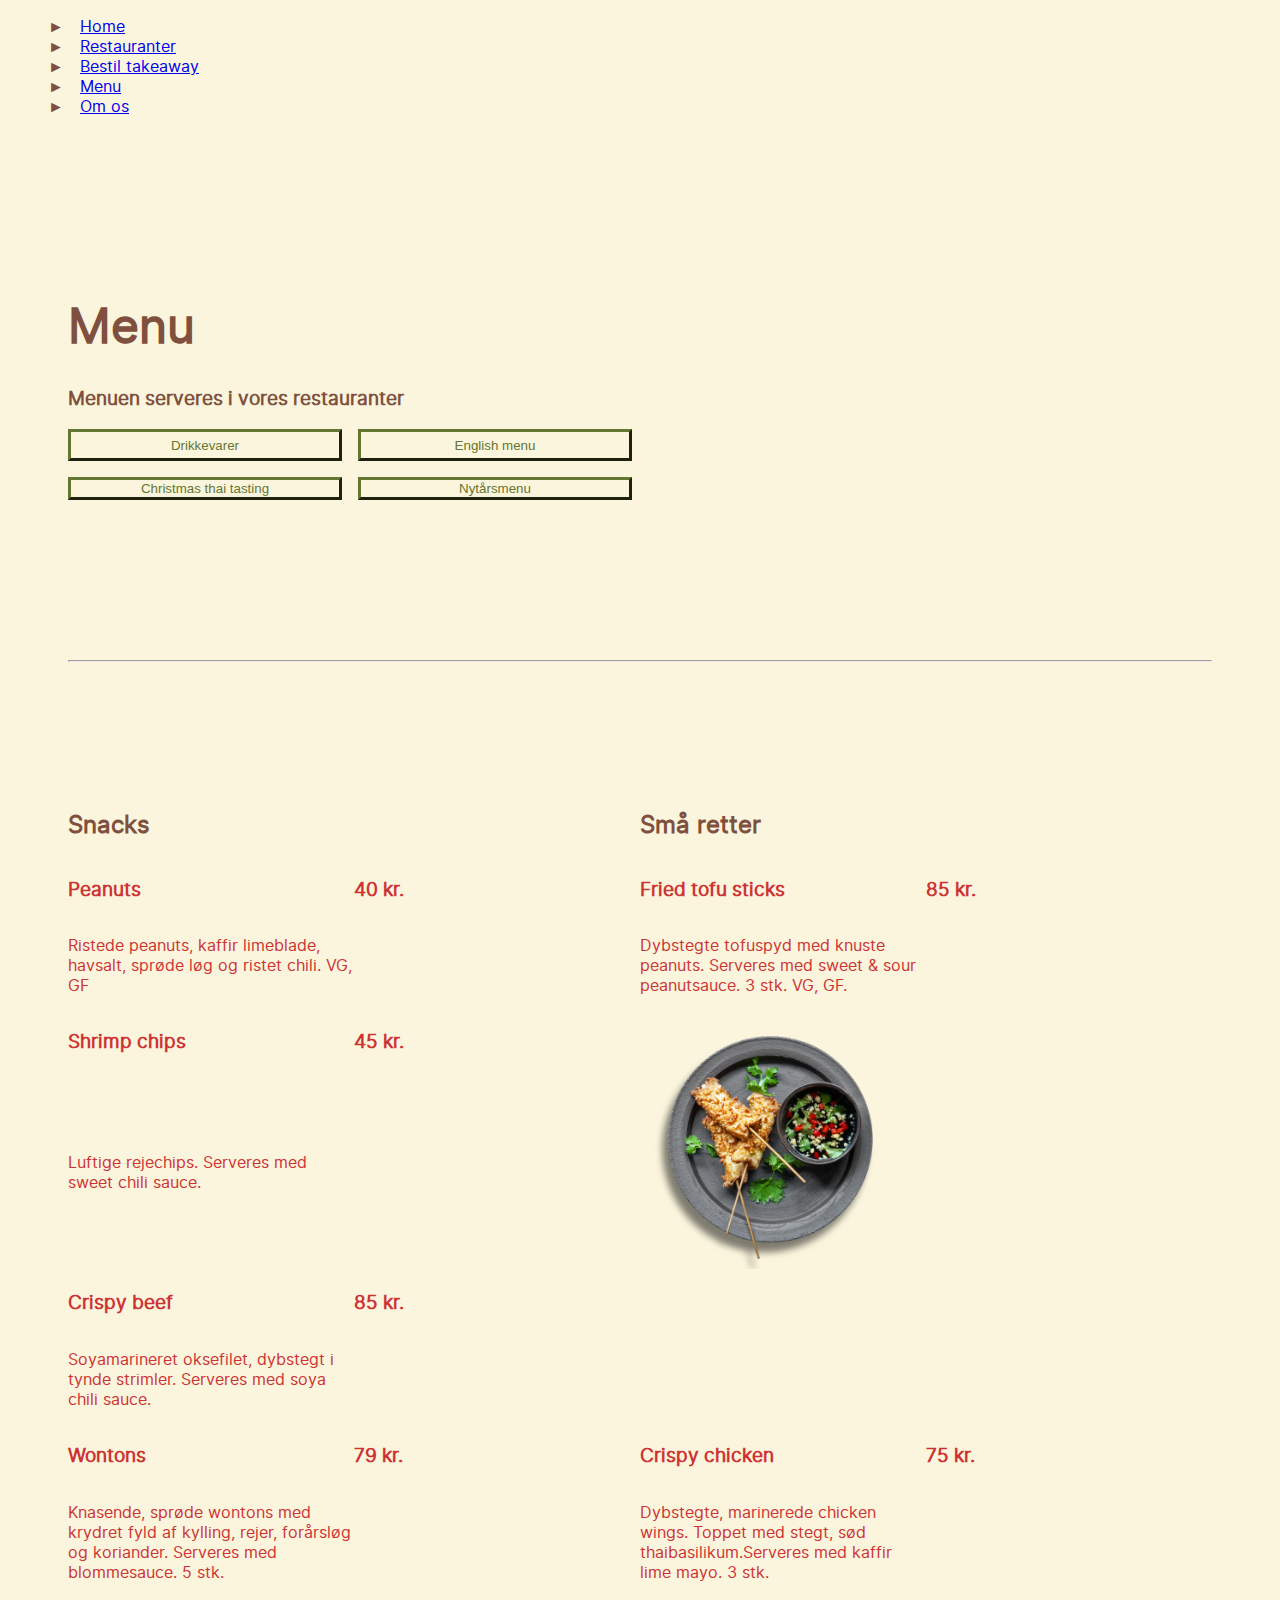
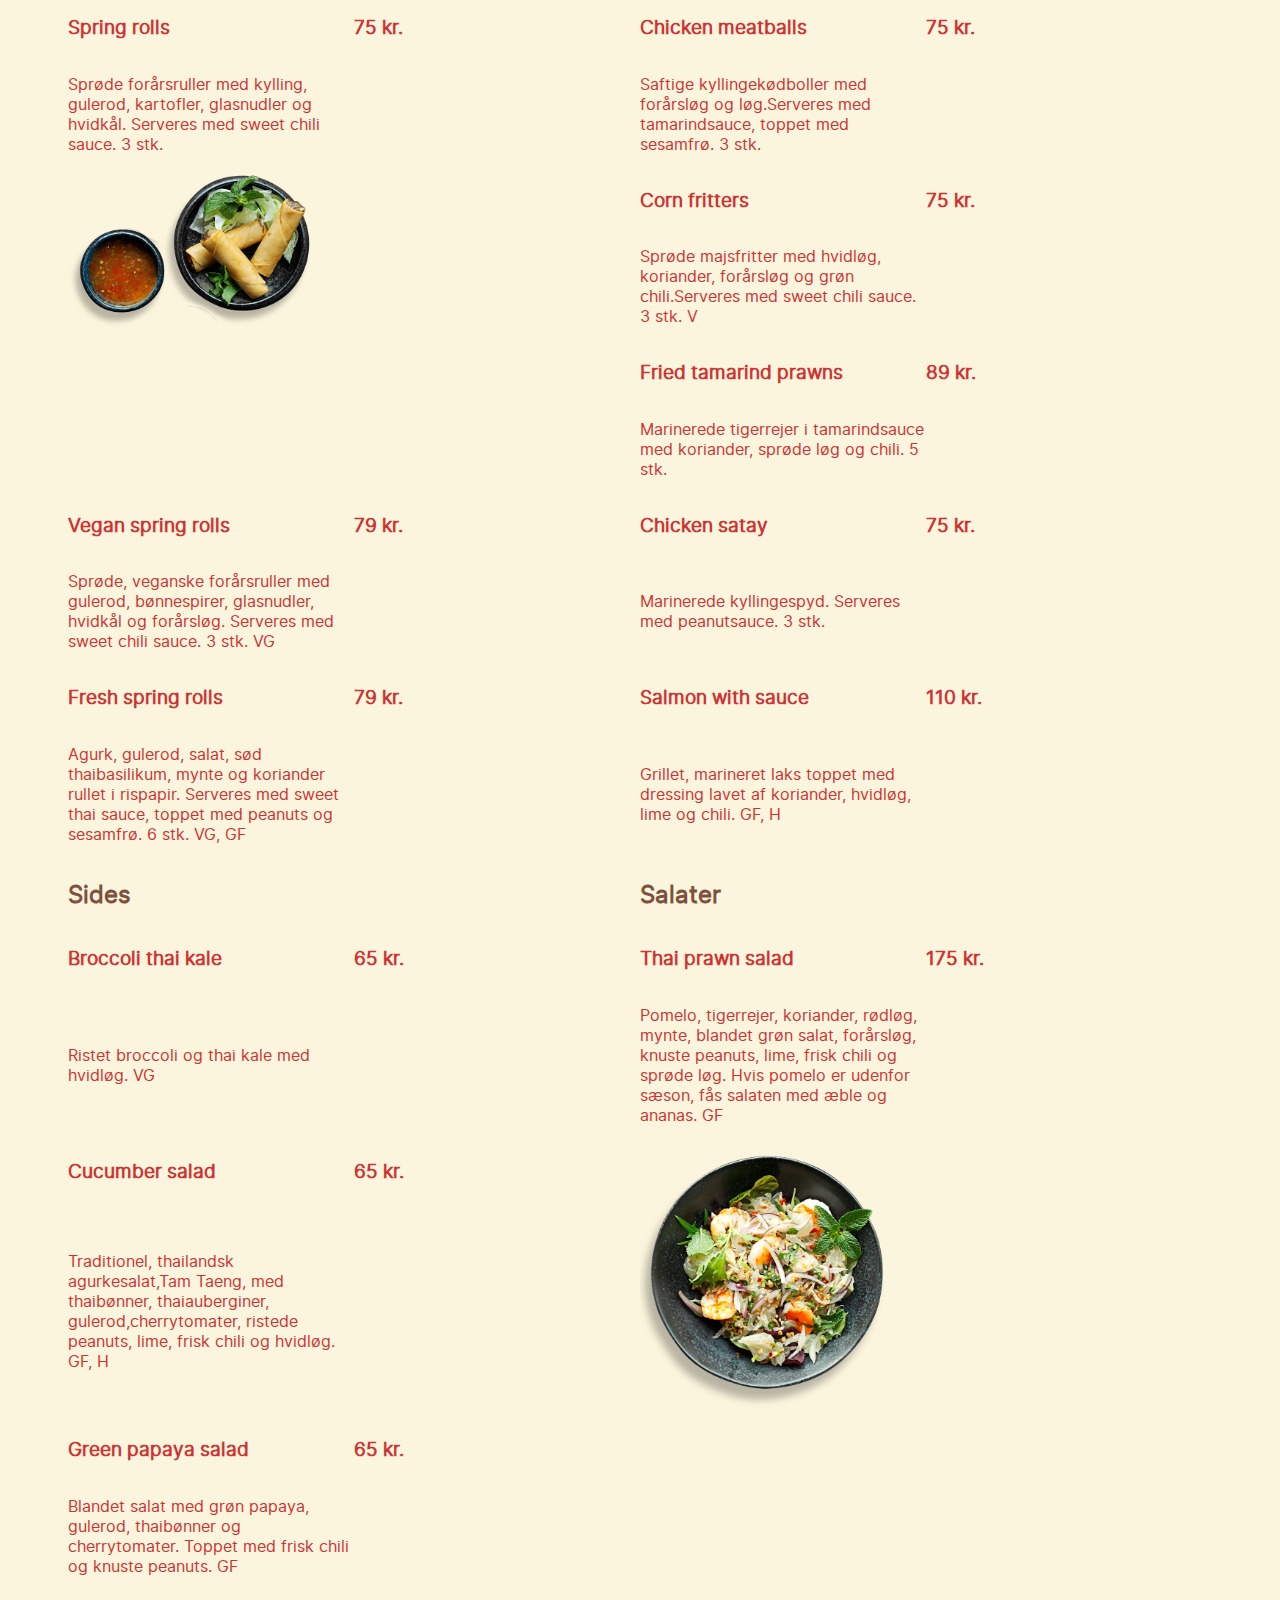
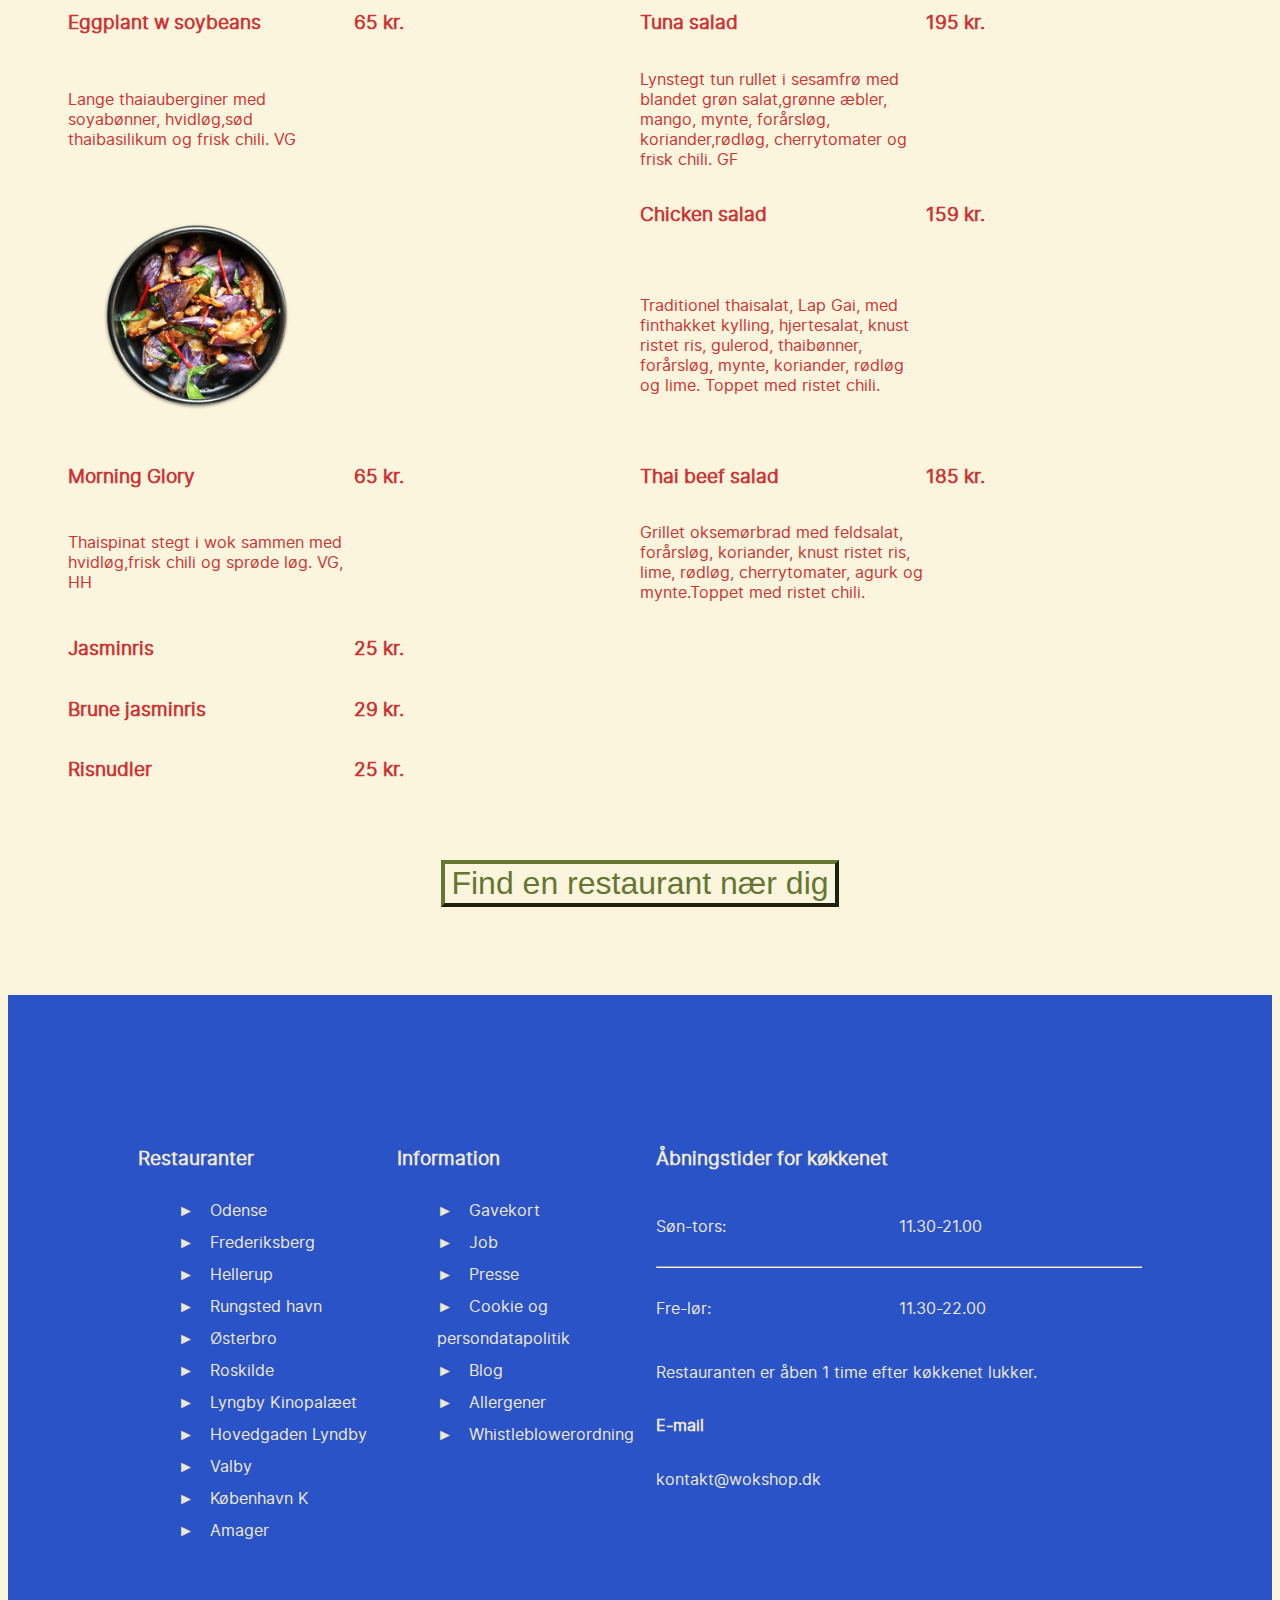
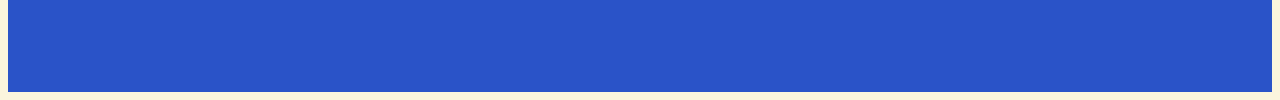
==== menu.html @ 29dbca22 "lavet og linket til restaurant siden" ====
<!DOCTYPE html>
<html lang="da">
  <head>
    <meta charset="UTF-8" />
    <meta name="robots" content="noindex" />
    <meta name="viewport" content="width=device-width, initial-scale=1.0" />
    <meta http-equiv="X-UA-Compatible" content="IE=edge" />
    <link rel="icon" type="image/x-icon" href="img/favicon/logo.svg" />
    <link rel="stylesheet" href="css/general.css" />
    <link rel="stylesheet" href="css/layout.css" />
    <link rel="stylesheet" href="css/menu.css" />
    <title>Wokshop</title>
  </head>
  <body>
    <header>
      <nav>
        <ul id="nav_list">
          <li><a href="index.html">Home</a></li>
          <li><a href="restaurant.html">Restauranter</a></li>
          <li><a href="takeaway.html">Bestil takeaway</a></li>
          <li><a href="menu.html">Menu</a></li>
          <li><a href="om_os.html">Om os</a></li>
        </ul>
      </nav>
    </header>
    <main>
      <section>
        <p>&NonBreakingSpace;</p>
        <p>&NonBreakingSpace;</p>
        <h1>Menu</h1>
        <h3>Menuen serveres i vores restauranter</h3>
        <div class="grid_1-1-1-1">
          <button>Drikkevarer</button>
          <button>English menu</button>
          <p></p>
          <p></p>
          <button>Christmas thai tasting</button>
          <button>Nytårsmenu</button>
        </div>
        <div>
          <p>&NonBreakingSpace;</p>
          <p>&NonBreakingSpace;</p>
          <p>&NonBreakingSpace;</p>
          <p>&NonBreakingSpace;</p>
        </div>
        <div class="redline">
          <hr />
        </div>
      </section>
      <section class="grid_1-1">
        <h2>Snacks</h2>
        <h2>Små retter</h2>
        <div class="grid_1-1">
          <h3>Peanuts</h3>
          <h3>40 kr.</h3>
          <p>
            Ristede peanuts, kaffir limeblade, havsalt, sprøde løg og ristet
            chili. VG, GF
          </p>
        </div>
        <div class="grid_1-1">
          <h3>Fried tofu sticks</h3>
          <h3>85 kr.</h3>
          <p>
            Dybstegte tofuspyd med knuste peanuts. Serveres med sweet & sour
            peanutsauce. 3 stk. VG, GF.
          </p>
        </div>
        <div class="grid_1-1">
          <h3>Shrimp chips</h3>
          <h3>45 kr.</h3>
          <p>Luftige rejechips. Serveres med sweet chili sauce.</p>
        </div>
        <div>
          <img src="img/menu/Fried_Tofu-Sticks.png" alt="" />
        </div>
        <div class="grid_1-1">
          <h3>Crispy beef</h3>
          <h3>85 kr.</h3>
          <p>
            Soyamarineret oksefilet, dybstegt i tynde strimler. Serveres med
            soya chili sauce.
          </p>
        </div>
        <p></p>
        <div class="grid_1-1">
          <h3>Wontons</h3>
          <h3>79 kr.</h3>
          <p>
            Knasende, sprøde wontons med krydret fyld af kylling, rejer,
            forårsløg og koriander. Serveres med blommesauce. 5 stk.
          </p>
        </div>
        <div class="grid_1-1">
          <h3>Crispy chicken</h3>
          <h3>75 kr.</h3>
          <p>
            Dybstegte, marinerede chicken wings. Toppet med stegt, sød
            thaibasilikum.Serveres med kaffir lime mayo. 3 stk.
          </p>
        </div>
        <div class="grid_1-1">
          <h3>Spring rolls</h3>
          <h3>75 kr.</h3>
          <p>
            Sprøde forårsruller med kylling, gulerod, kartofler, glasnudler og
            hvidkål. Serveres med sweet chili sauce. 3 stk.
          </p>
        </div>
        <div class="grid_1-1">
          <h3>Chicken meatballs</h3>
          <h3>75 kr.</h3>
          <p>
            Saftige kyllingekødboller med forårsløg og løg.Serveres med
            tamarindsauce, toppet med sesamfrø. 3 stk.
          </p>
        </div>
        <div><img src="img/menu/ruller.avif" alt="" /></div>
        <div class="grid_1-1">
          <h3>Corn fritters</h3>
          <h3>75 kr.</h3>
          <p>
            Sprøde majsfritter med hvidløg, koriander, forårsløg og grøn
            chili.Serveres med sweet chili sauce. 3 stk. V
          </p>
        </div>
        <p></p>
        <div class="grid_1-1">
          <h3>Fried tamarind prawns</h3>
          <h3>89 kr.</h3>
          <p>
            Marinerede tigerrejer i tamarindsauce med koriander, sprøde løg og
            chili. 5 stk.
          </p>
        </div>
        <div class="grid_1-1">
          <h3>Vegan spring rolls</h3>
          <h3>79 kr.</h3>
          <p>
            Sprøde, veganske forårsruller med gulerod, bønnespirer, glasnudler,
            hvidkål og forårsløg. Serveres med sweet chili sauce. 3 stk. VG
          </p>
        </div>
        <div class="grid_1-1">
          <h3>Chicken satay</h3>
          <h3>75 kr.</h3>
          <p>Marinerede kyllingespyd. Serveres med peanutsauce. 3 stk.</p>
        </div>
        <div class="grid_1-1">
          <h3>Fresh spring rolls</h3>
          <h3>79 kr.</h3>
          <p>
            Agurk, gulerod, salat, sød thaibasilikum, mynte og koriander rullet
            i rispapir. Serveres med sweet thai sauce, toppet med peanuts og
            sesamfrø. 6 stk. VG, GF
          </p>
        </div>
        <div class="grid_1-1">
          <h3>Salmon with sauce</h3>
          <h3>110 kr.</h3>
          <p>
            Grillet, marineret laks toppet med dressing lavet af koriander,
            hvidløg, lime og chili. GF, H
          </p>
        </div>
        <h2>Sides</h2>
        <h2>Salater</h2>
        <div class="grid_1-1">
          <h3>Broccoli thai kale</h3>
          <h3>65 kr.</h3>
          <p>Ristet broccoli og thai kale med hvidløg. VG</p>
        </div>
        <div class="grid_1-1">
          <h3>Thai prawn salad</h3>
          <h3>175 kr.</h3>
          <p>
            Pomelo, tigerrejer, koriander, rødløg, mynte, blandet grøn salat,
            forårsløg, knuste peanuts, lime, frisk chili og sprøde løg. Hvis
            pomelo er udenfor sæson, fås salaten med æble og ananas. GF
          </p>
        </div>
        <div class="grid_1-1">
          <h3>Cucumber salad</h3>
          <h3>65 kr.</h3>
          <p>
            Traditionel, thailandsk agurkesalat,Tam Taeng, med thaibønner,
            thaiauberginer, gulerod,cherrytomater, ristede peanuts, lime, frisk
            chili og hvidløg. GF, H
          </p>
        </div>
        <div><img src="img/menu/salad.avif" alt="" /></div>
        <div class="grid_1-1">
          <h3>Green papaya salad</h3>
          <h3>65 kr.</h3>
          <p>
            Blandet salat med grøn papaya, gulerod, thaibønner og cherrytomater.
            Toppet med frisk chili og knuste peanuts. GF
          </p>
        </div>
        <p></p>
        <div class="grid_1-1">
          <h3>Eggplant w soybeans</h3>
          <h3>65 kr.</h3>
          <p>
            Lange thaiauberginer med soyabønner, hvidløg,sød thaibasilikum og
            frisk chili. VG
          </p>
        </div>
        <div class="grid_1-1">
          <h3>Tuna salad</h3>
          <h3>195 kr.</h3>
          <p>
            Lynstegt tun rullet i sesamfrø med blandet grøn salat,grønne æbler,
            mango, mynte, forårsløg, koriander,rødløg, cherrytomater og frisk
            chili. GF
          </p>
        </div>
        <div><img src="img/menu/Grilled_Eggplants.avif" alt="" /></div>
        <div class="grid_1-1">
          <h3>Chicken salad</h3>
          <h3>159 kr.</h3>
          <p>
            Traditionel thaisalat, Lap Gai, med finthakket kylling, hjertesalat,
            knust ristet ris, gulerod, thaibønner, forårsløg, mynte, koriander,
            rødløg og lime. Toppet med ristet chili.
          </p>
        </div>
        <div class="grid_1-1">
          <h3>Morning Glory</h3>
          <h3>65 kr.</h3>
          <p>
            Thaispinat stegt i wok sammen med hvidløg,frisk chili og sprøde løg.
            VG, HH
          </p>
        </div>
        <div class="grid_1-1">
          <h3>Thai beef salad</h3>
          <h3>185 kr.</h3>
          <p>
            Grillet oksemørbrad med feldsalat, forårsløg, koriander, knust
            ristet ris, lime, rødløg, cherrytomater, agurk og mynte.Toppet med
            ristet chili.
          </p>
        </div>
        <div class="grid_1-1">
          <h3>Jasminris</h3>
          <h3>25 kr.</h3>
        </div>
        <p></p>
        <div class="grid_1-1">
          <h3>Brune jasminris</h3>
          <h3>29 kr.</h3>
        </div>
        <p></p>
        <div class="grid_1-1">
          <h3>Risnudler</h3>
          <h3>25 kr.</h3>
        </div>
      </section>
      <article>
        <a href="restaurant.html">
          <button class="size">Find en restaurant nær dig</button>
        </a>
      </article>
      <p>&NonBreakingSpace;</p>
      <p>&NonBreakingSpace;</p>
    </main>
    <footer>
      <section class="grid_1-1-2">
        <div>
          <h3>Restauranter</h3>
          <ul>
            <li>Odense</li>
            <li>Frederiksberg</li>
            <li>Hellerup</li>
            <li>Rungsted havn</li>
            <li>Østerbro</li>
            <li>Roskilde</li>
            <li>Lyngby Kinopalæet</li>
            <li>Hovedgaden Lyndby</li>
            <li>Valby</li>
            <li>København K</li>
            <li>Amager</li>
          </ul>
        </div>
        <div>
          <h3>Information</h3>
          <ul>
            <li>Gavekort</li>
            <li>Job</li>
            <li>Presse</li>
            <li>Cookie og persondatapolitik</li>
            <li>Blog</li>
            <li>Allergener</li>
            <li>Whistleblowerordning</li>
          </ul>
        </div>
        <div>
          <h3>Åbningstider for køkkenet</h3>
          <div class="grid_1-1_">
            <p>Søn-tors:</p>
            <p>11.30-21.00</p>
          </div>
          <hr />
          <div class="grid_1-1_">
            <p>Fre-lør:</p>
            <p>11.30-22.00</p>
          </div>
          <p>Restauranten er åben 1 time efter køkkenet lukker.</p>
          <div>
            <h4>E-mail</h4>
            <p>kontakt@wokshop.dk</p>
          </div>
        </div>
      </section>
    </footer>
  </body>
</html>
---- css/general.css ----
@font-face {
    font-family: inter;
    src: url(/fonts/inter-variablefont_slntwght-webfont.woff2);
}

body {
    font-family: inter;
    background-color: #FBF5DD;
    color: #7F503D;
}

footer {
    background-color: #2A53C8;
    color: #EEE8CE;
    line-height: 2em;
    padding: 70px;
}

ul {
    list-style: none;
}

li:before {
    content: "►";
    display: block;
    float: left;
    width: 2em;
}
---- css/layout.css ----
/* Layout footer */
.grid_1-1 {
    display: grid;
    grid-template-columns: 1fr 1fr;
}

@media screen and (min-width: 660px) {
    .grid_1-1-2 {
        display: grid;
        grid-template-columns: 1fr 1fr 2fr;
        gap: 1em;
    }
}
---- css/menu.css ----
/* Layout */
.grid_1-1 {
    display: grid;
    grid-template-columns: 1fr 1fr;
    color: #CD3333;
}

.grid_1-1_ {
    display: grid;
    grid-template-columns: 1fr 1fr;
}


.grid_1-1-1-1 {
    display: grid;
    grid-template-columns: 1fr 1fr 1fr 1fr;
    gap: 1em;
}

@media screen and (min-width: 660px) {
    .grid_1-1-2 {
        display: grid;
        grid-template-columns: 1fr 1fr 2fr;
        gap: 1em;
    }
}

/* Styling */

button {
    background-color: #FBF5DD;
    border-color: #657632;
    border-width: 3px;
    color: #657632;
}

button:hover {
    background-color: #657632;
    color: #FBF5DD;
}

h1 {
    font-size: xxx-large;
    font-style: bold;
}

h2 {
    color: #7F503D;
}

.redline {
    color: #CD3333;
    background-color: #CD3333;
}

section {
    padding: 60px;
}

img {
    max-width: 45%;
}

article {
    display: flex;
    justify-content: center;
    align-items: center;
}

.size {
    font-size: xx-large;
    border-width: 4px;
}
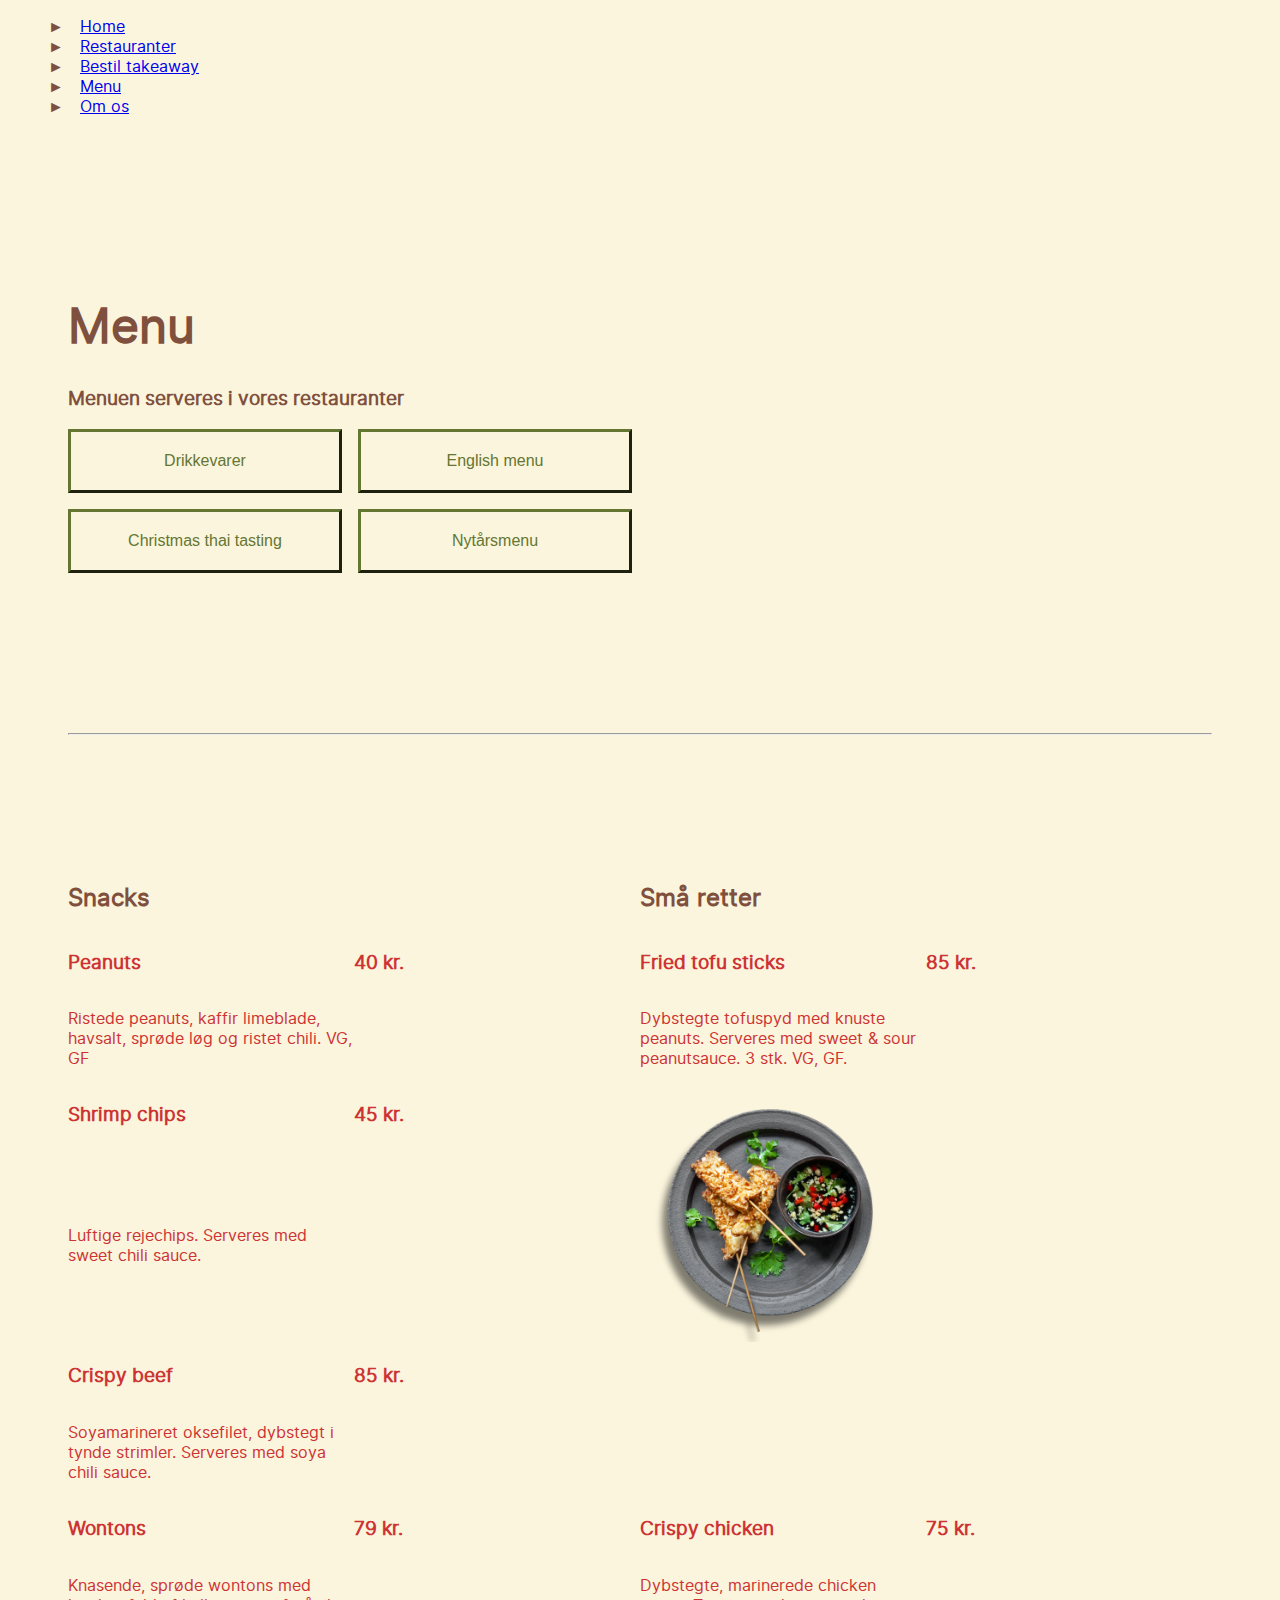
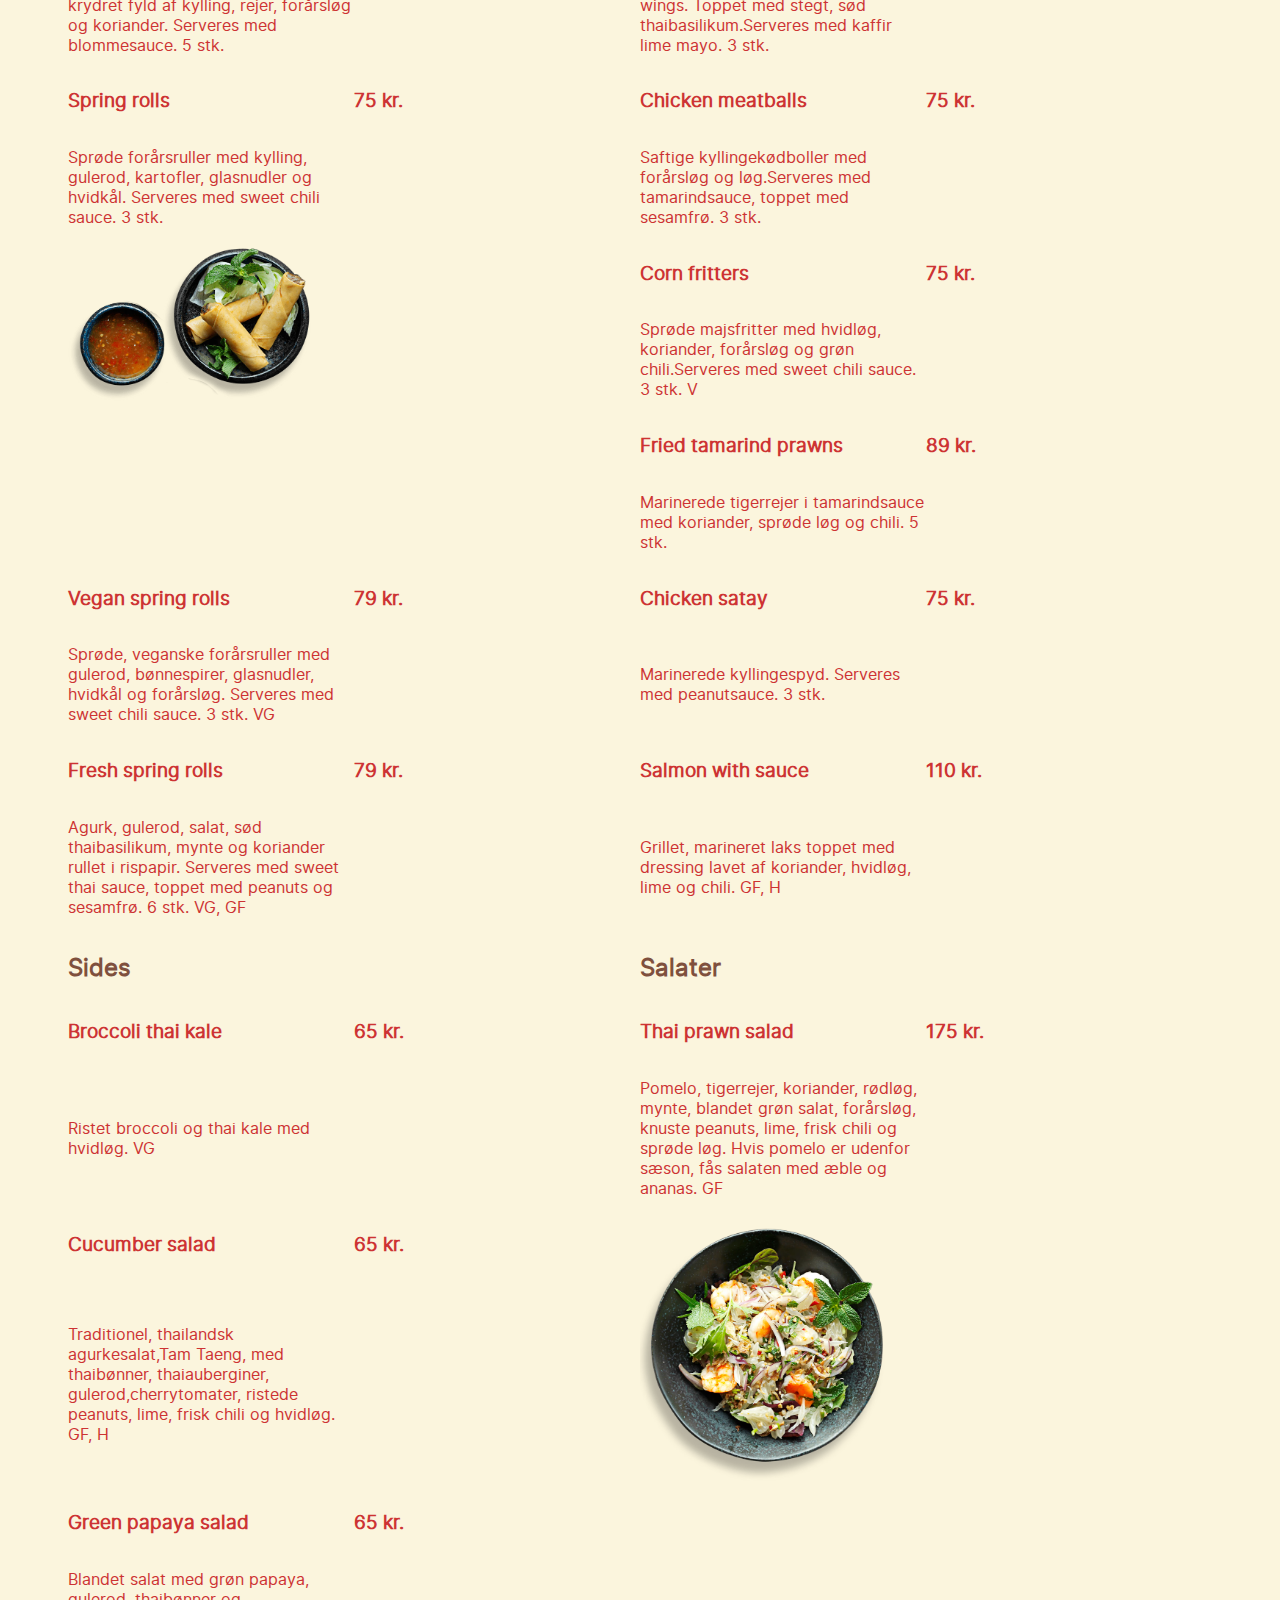
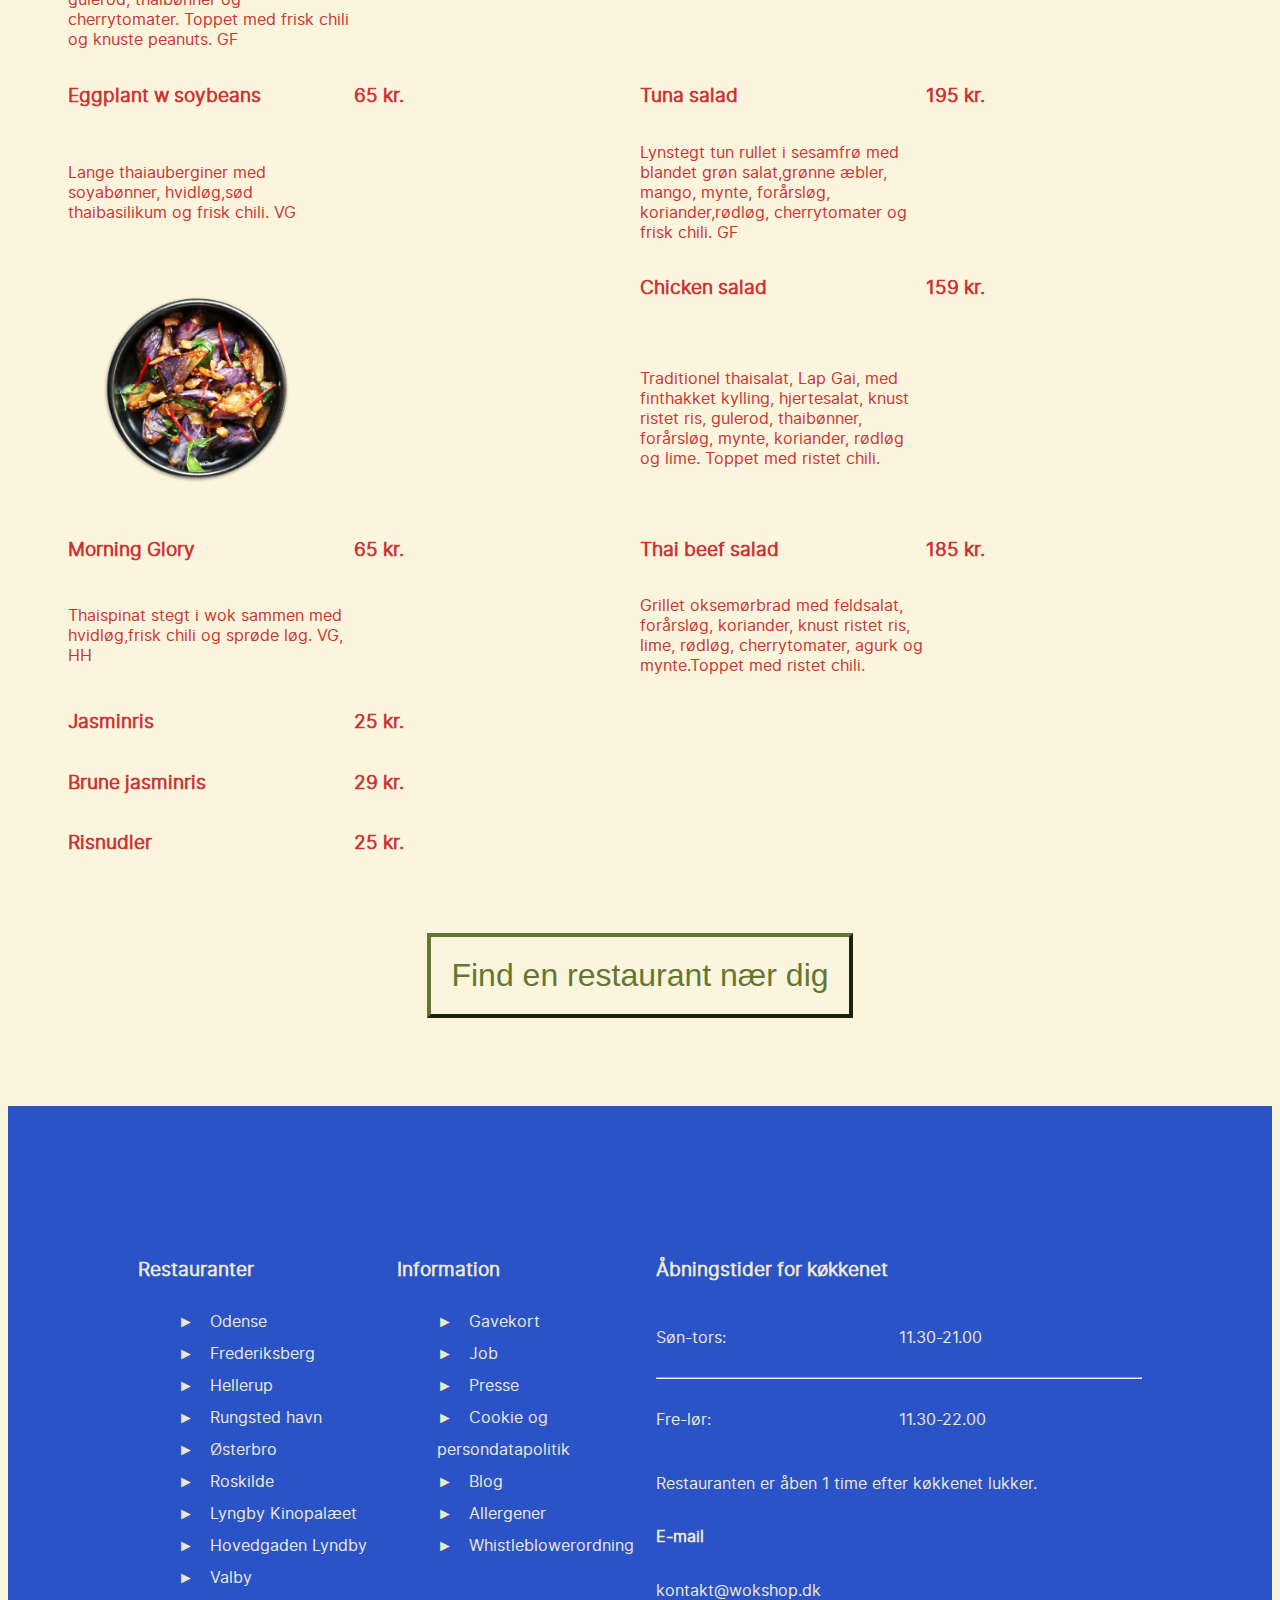
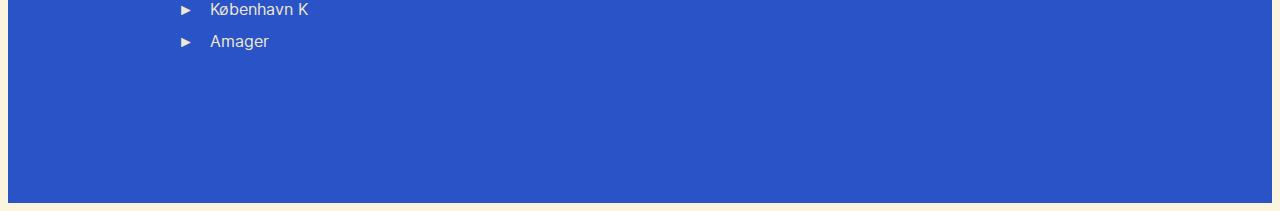
==== commit 5a2852f2: "lavet om os i html + css (men ikke helt stylet endnu)" ====
--- a/menu.html
+++ b/menu.html
@@ -43,9 +43,7 @@
           <p>&NonBreakingSpace;</p>
           <p>&NonBreakingSpace;</p>
         </div>
-        <div class="redline">
-          <hr />
-        </div>
+        <hr class="redline" />
       </section>
       <section class="grid_1-1">
         <h2>Snacks</h2>
--- a/css/menu.css
+++ b/css/menu.css
@@ -32,6 +32,8 @@
     border-color: #657632;
     border-width: 3px;
     color: #657632;
+    font-size: medium;
+    padding: 20px;
 }
 
 button:hover {
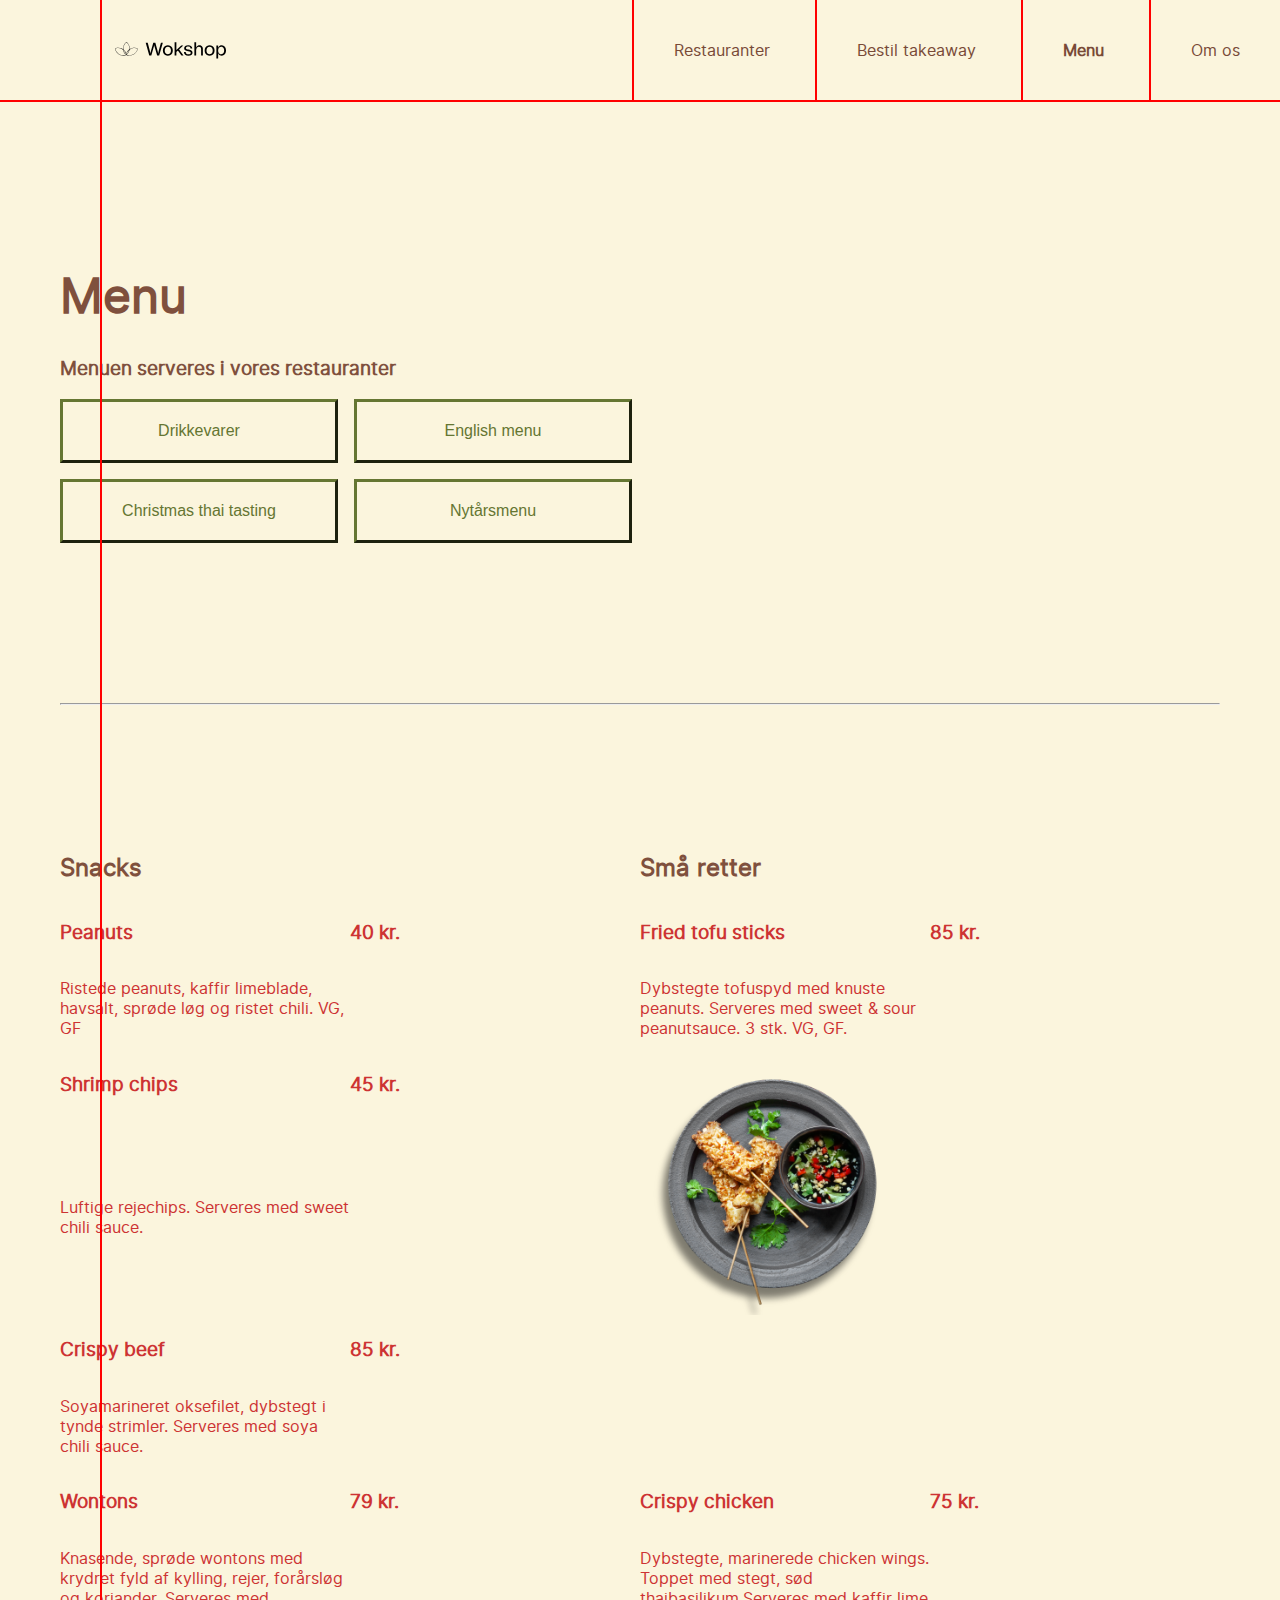
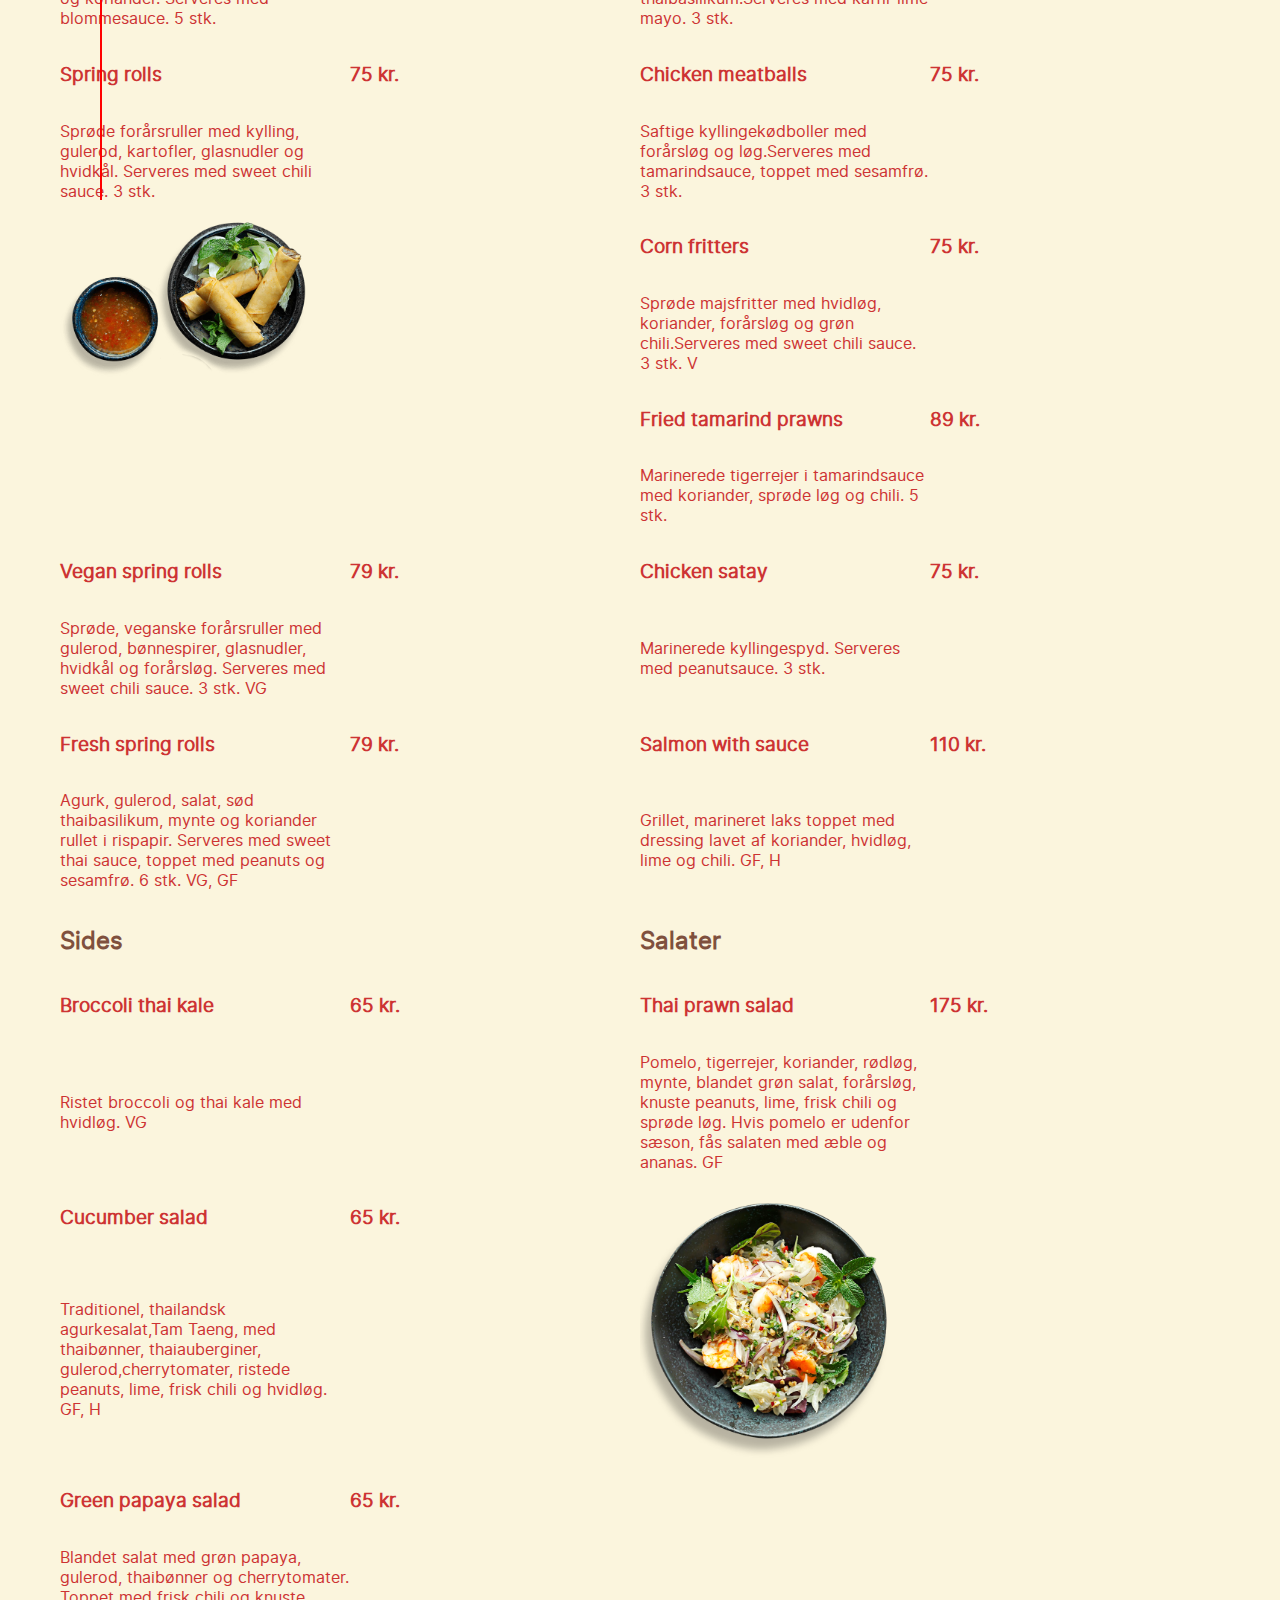
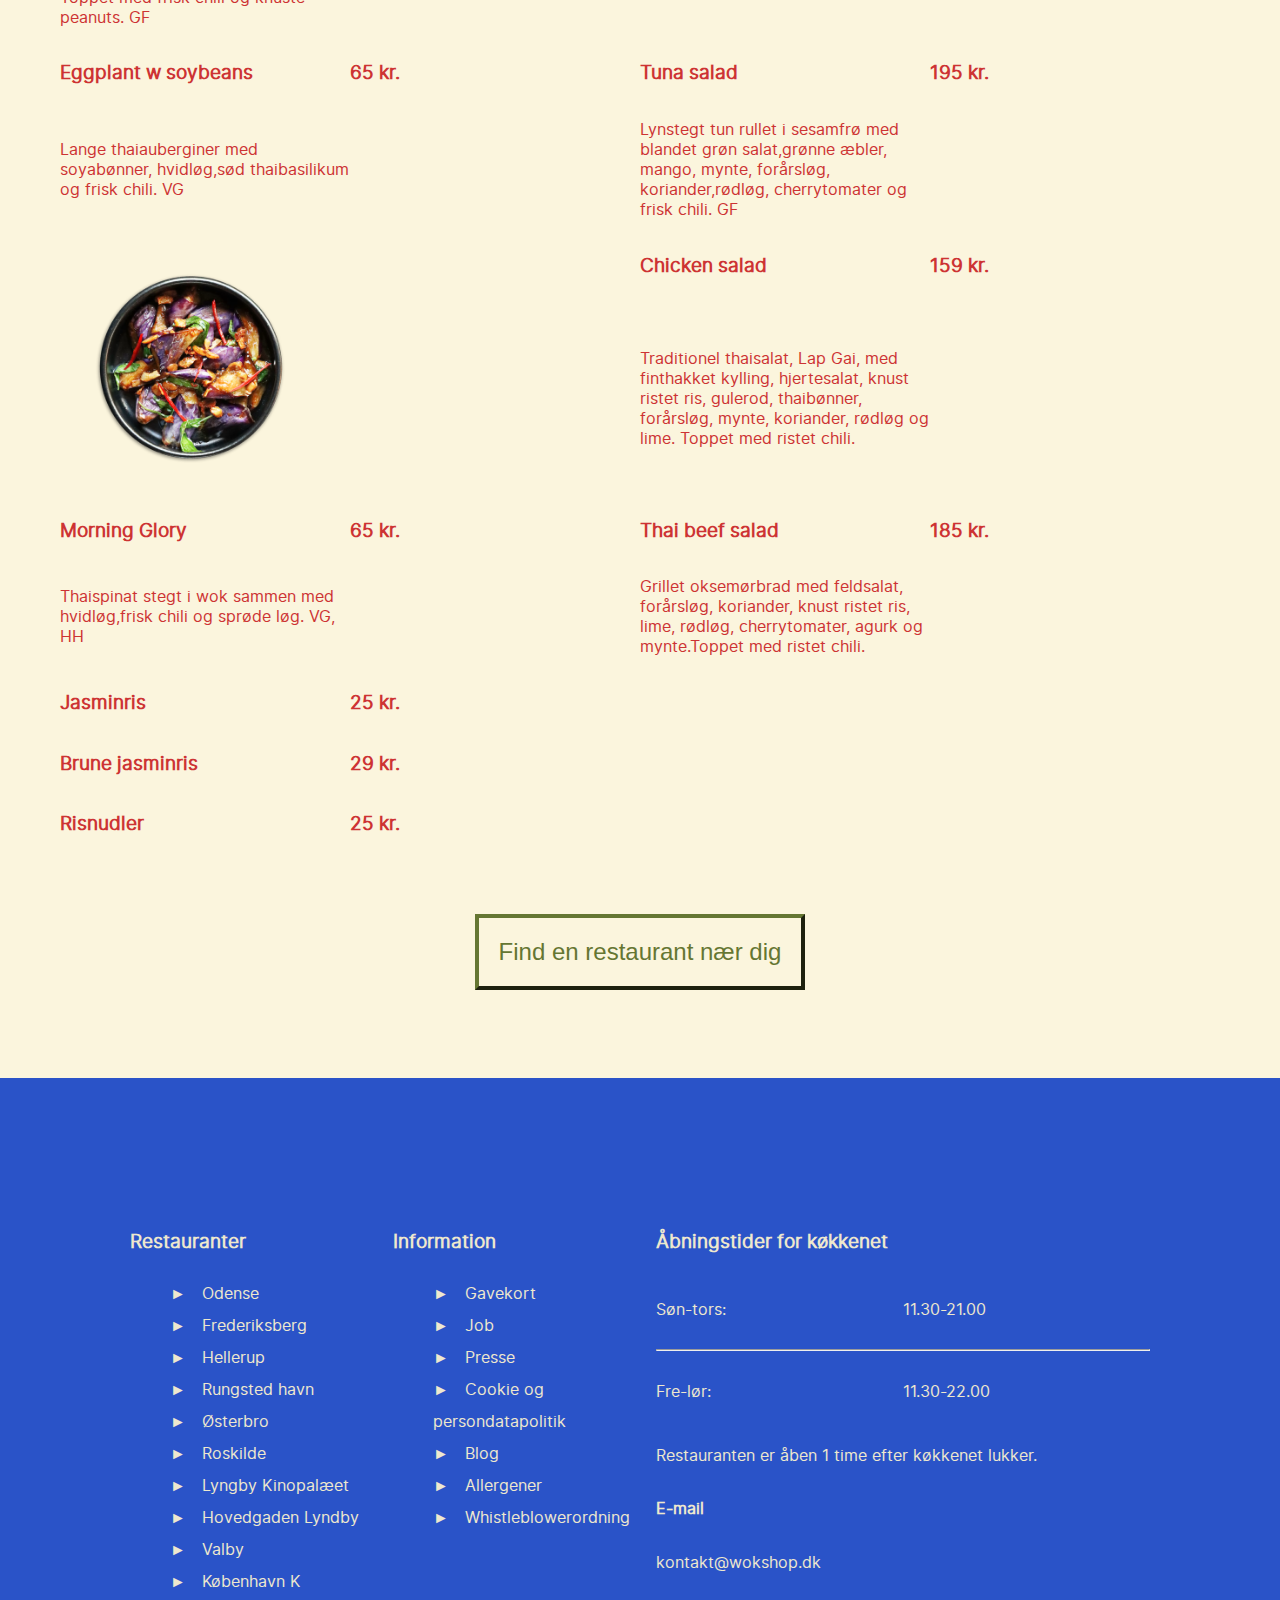
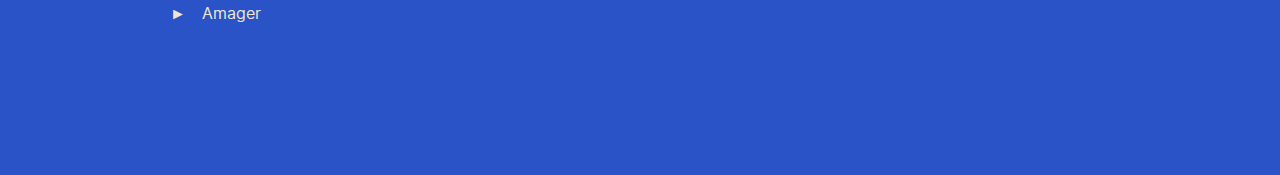
==== commit 0b72d5ae: "Added menu to all pages, and updated general.css" ====
--- a/menu.html
+++ b/menu.html
@@ -14,14 +14,19 @@
   <body>
     <header>
       <nav>
+        <div id="logo">
+          <a href="index.html"
+            ><img src="img/WokshopLogo.svg" alt="Wokshop Logo"
+          /></a>
+        </div>
         <ul id="nav_list">
-          <li><a href="index.html">Home</a></li>
           <li><a href="restaurant.html">Restauranter</a></li>
           <li><a href="takeaway.html">Bestil takeaway</a></li>
-          <li><a href="menu.html">Menu</a></li>
+          <li><a href="menu.html"><strong>Menu</strong></a></li>
           <li><a href="om_os.html">Om os</a></li>
         </ul>
       </nav>
+      <div id="separator"></div>
     </header>
     <main>
       <section>
--- a/css/general.css
+++ b/css/general.css
@@ -1,28 +1,114 @@
 @font-face {
-    font-family: inter;
-    src: url(/fonts/inter-variablefont_slntwght-webfont.woff2);
+  font-family: inter;
+  src: url(/fonts/inter-variablefont_slntwght-webfont.woff2);
 }
 
 body {
-    font-family: inter;
-    background-color: #FBF5DD;
-    color: #7F503D;
+  font-family: inter;
+  background-color: #fbf5dd;
+  color: #7f503d;
+  margin: 0;
+  padding: 0;
 }
 
-footer {
-    background-color: #2A53C8;
-    color: #EEE8CE;
-    line-height: 2em;
-    padding: 70px;
+/* Header styling*/
+#separator {
+  position: absolute;
+  left: 100px;
+  top: 0;
+  height: 200vh;
+  width: 2px;
+  background: red;
+  pointer-events: none;
 }
 
-ul {
-    list-style: none;
+header {
+  overflow: hidden;
+  height: 100px;
+  border-bottom: 2px solid red;
 }
 
-li:before {
-    content: "►";
+#logo {
+  float: left;
+  height: 100px;
+  margin: 0 0 0 100px;
+}
+
+#logo img {
+  object-fit: contain;
+  height: 100%;
+  width: auto;
+}
+
+#nav_list {
+  list-style: none;
+  margin: 0;
+  padding: 0;
+  text-align: right;
+  height: 100%;
+}
+
+#nav_list li {
+  display: inline-block;
+  height: 100%;
+  border-left: 2px solid red;
+}
+
+#nav_list li a:hover {
+  font-weight: bold;
+}
+
+#nav_list li a {
+  text-decoration: none;
+  padding: 10px 40px;
+  line-height: 80px;
+  color: #784a37;
+  display: block;
+  height: 100%;
+  box-sizing: border-box;
+}
+
+@media (max-width: 700px) {
+  #nav_list {
+    text-align: center;
+  }
+
+  #nav_list li {
     display: block;
-    float: left;
-    width: 2em;
-}+  }
+  #nav_list li a {
+    line-height: 20px;
+  }
+
+  #logo {
+    display: none;
+  }
+  #separator {
+    display: none;
+  }
+
+  header {
+    overflow: show;
+    height: 160px;
+    border-bottom: 2px solid red;
+  }
+}
+
+/* Footer styling*/
+footer {
+  background-color: #2a53c8;
+  color: #eee8ce;
+  line-height: 2em;
+  padding: 70px;
+}
+
+footer ul {
+  list-style: none;
+}
+
+footer li:before {
+  content: "►";
+  display: block;
+  float: left;
+  width: 2em;
+}
--- a/css/menu.css
+++ b/css/menu.css
@@ -1,15 +1,15 @@
 /* Layout */
-.grid_1-1 {
-    display: grid;
-    grid-template-columns: 1fr 1fr;
-    color: #CD3333;
-}
 
 .grid_1-1_ {
     display: grid;
     grid-template-columns: 1fr 1fr;
 }
 
+.grid_1-1 {
+    display: grid;
+    grid-template-columns: 1fr 1fr;
+    color: #CD3333;
+}
 
 .grid_1-1-1-1 {
     display: grid;
@@ -21,6 +21,18 @@
     .grid_1-1-2 {
         display: grid;
         grid-template-columns: 1fr 1fr 2fr;
+        gap: 1em;
+    }
+
+    .grid_1-1 {
+        display: grid;
+        grid-template-columns: 1fr 1fr;
+        color: #CD3333;
+    }
+
+    .grid_1-1-1-1 {
+        display: grid;
+        grid-template-columns: 1fr 1fr 1fr 1fr;
         gap: 1em;
     }
 }
@@ -70,6 +82,6 @@
 }
 
 .size {
-    font-size: xx-large;
+    font-size: x-large;
     border-width: 4px;
 }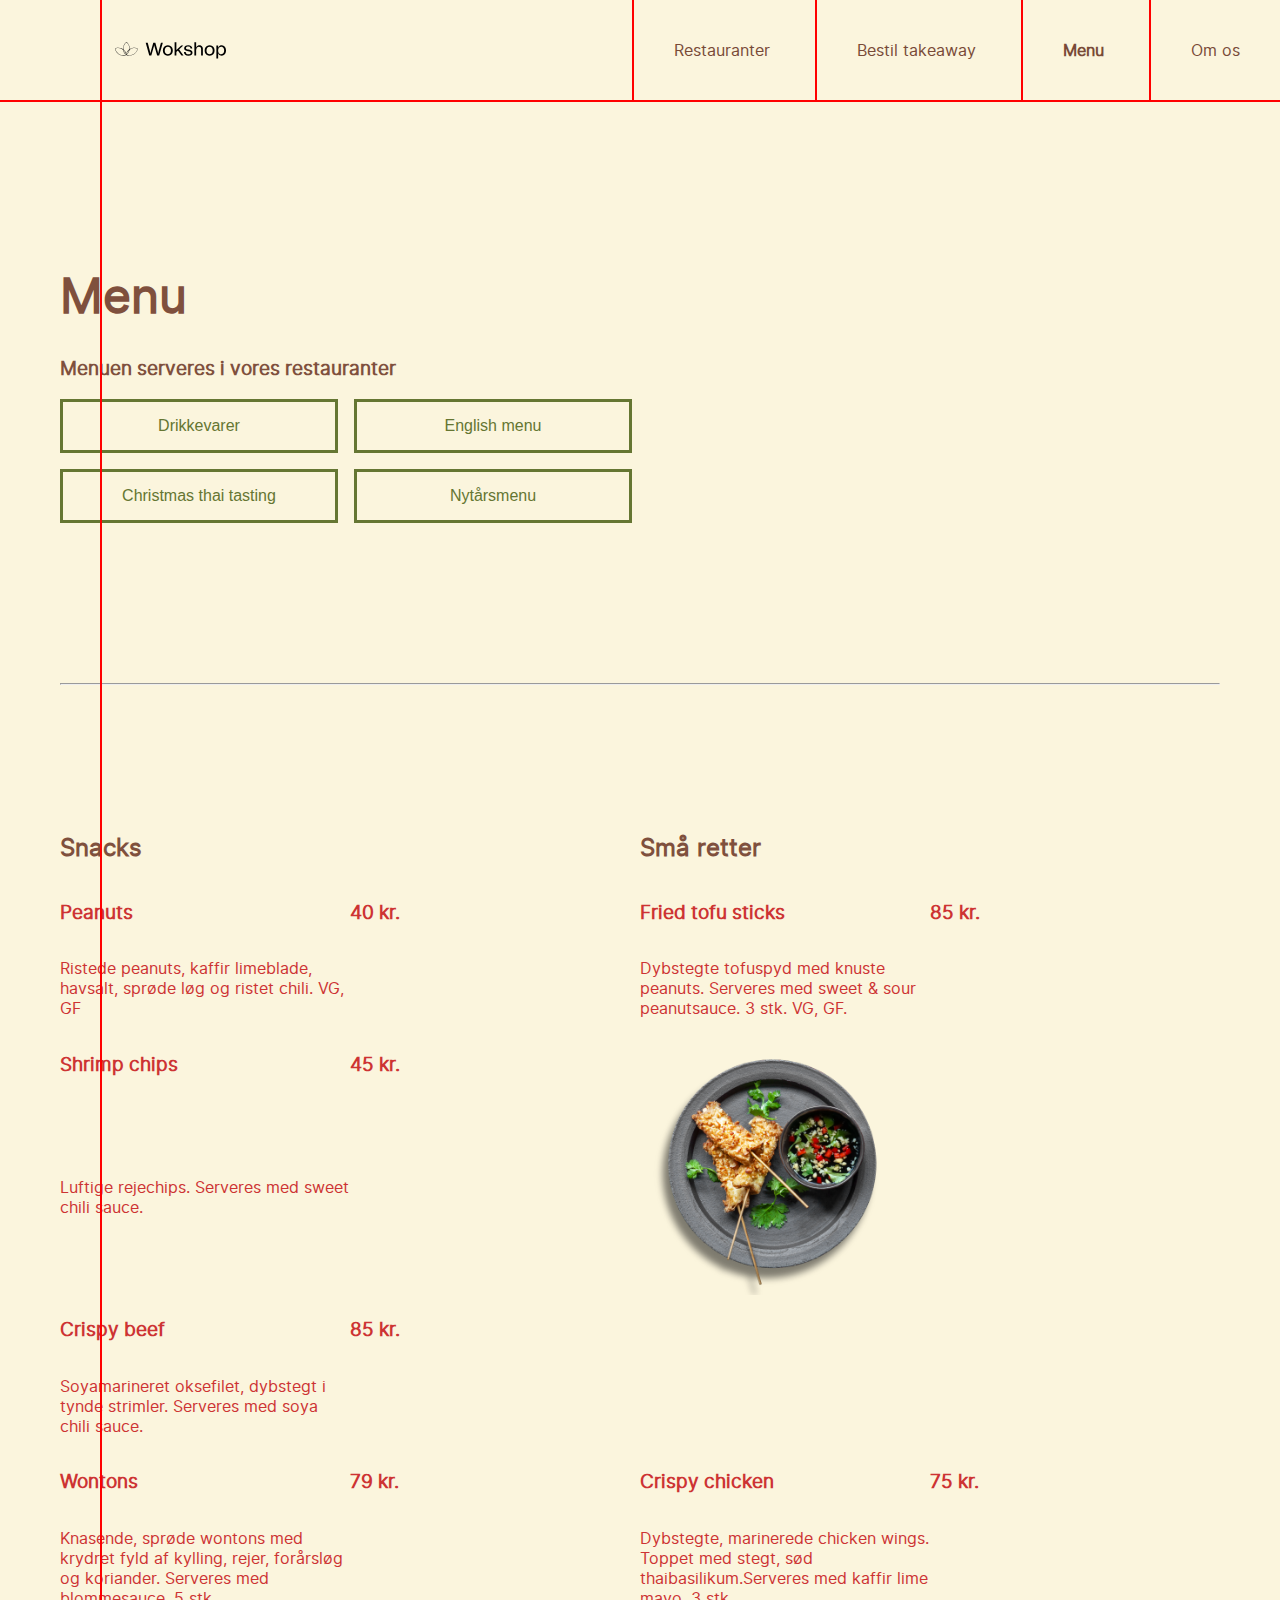
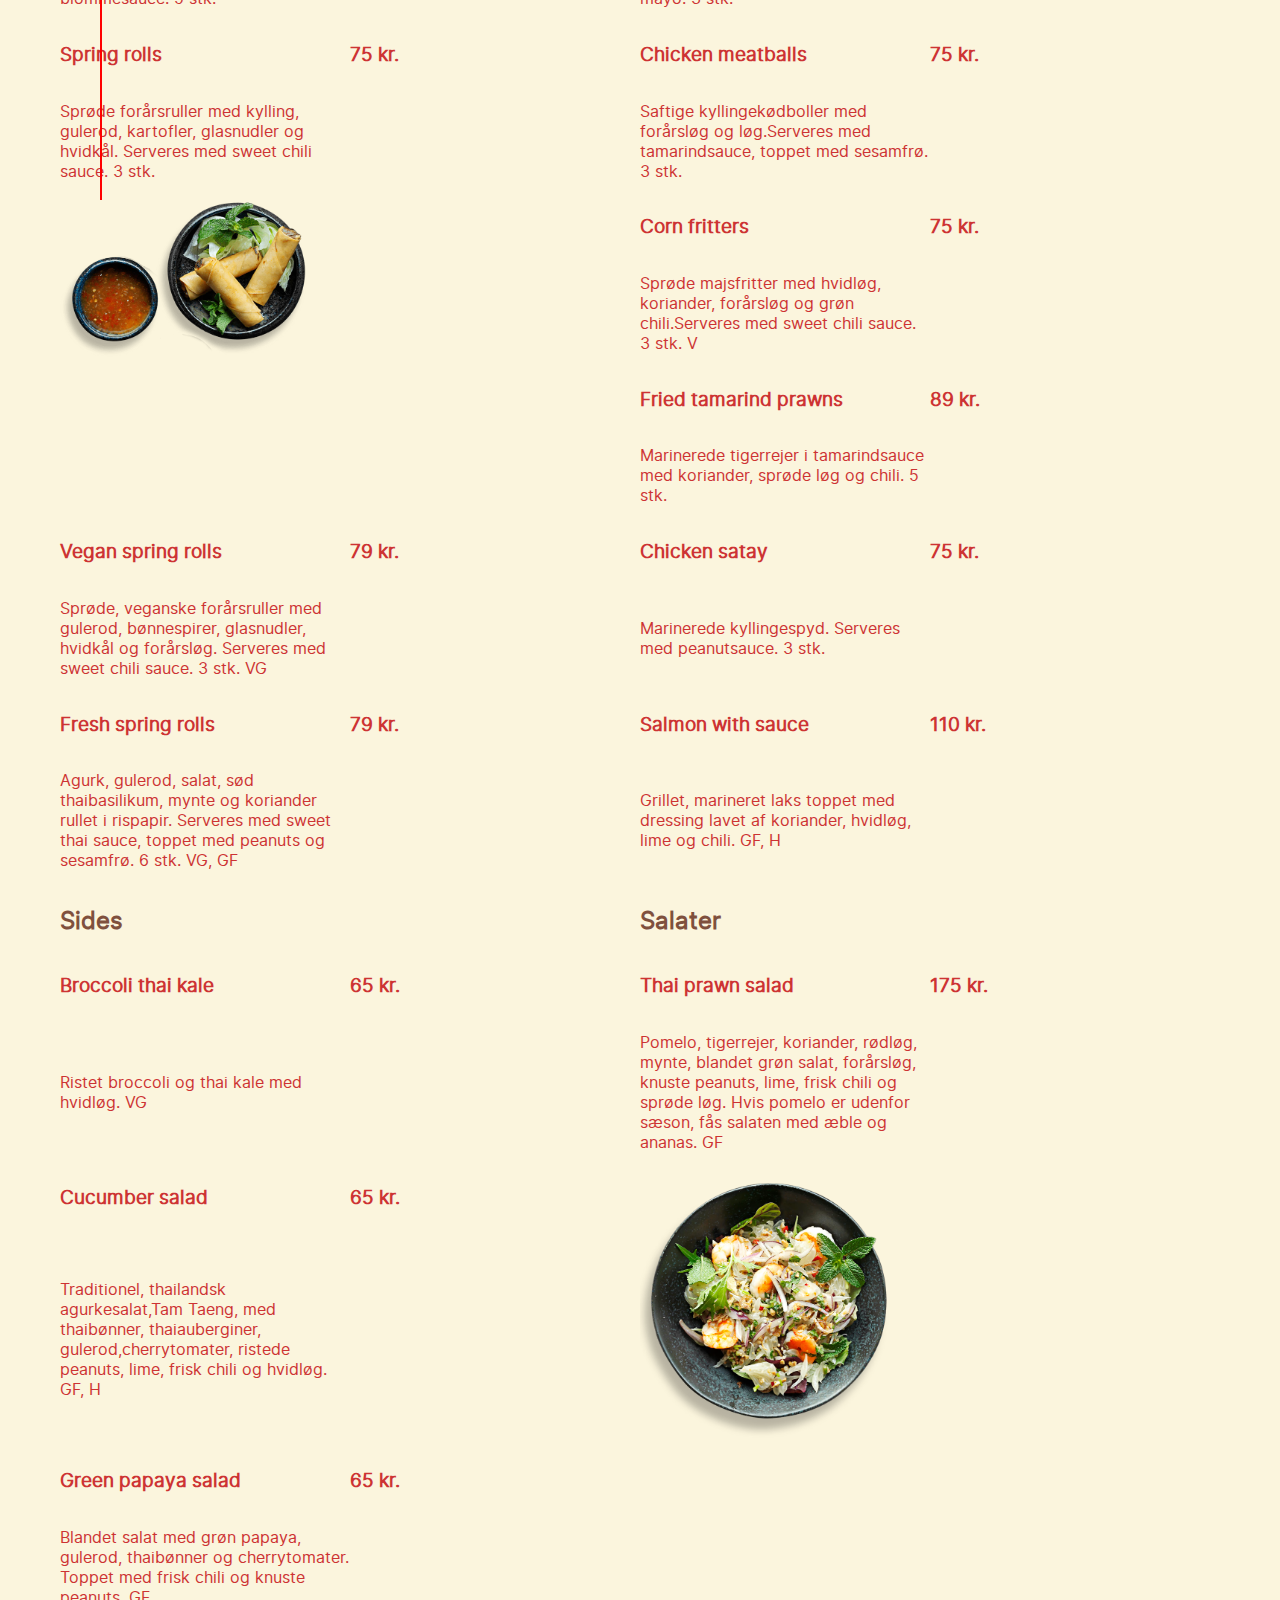
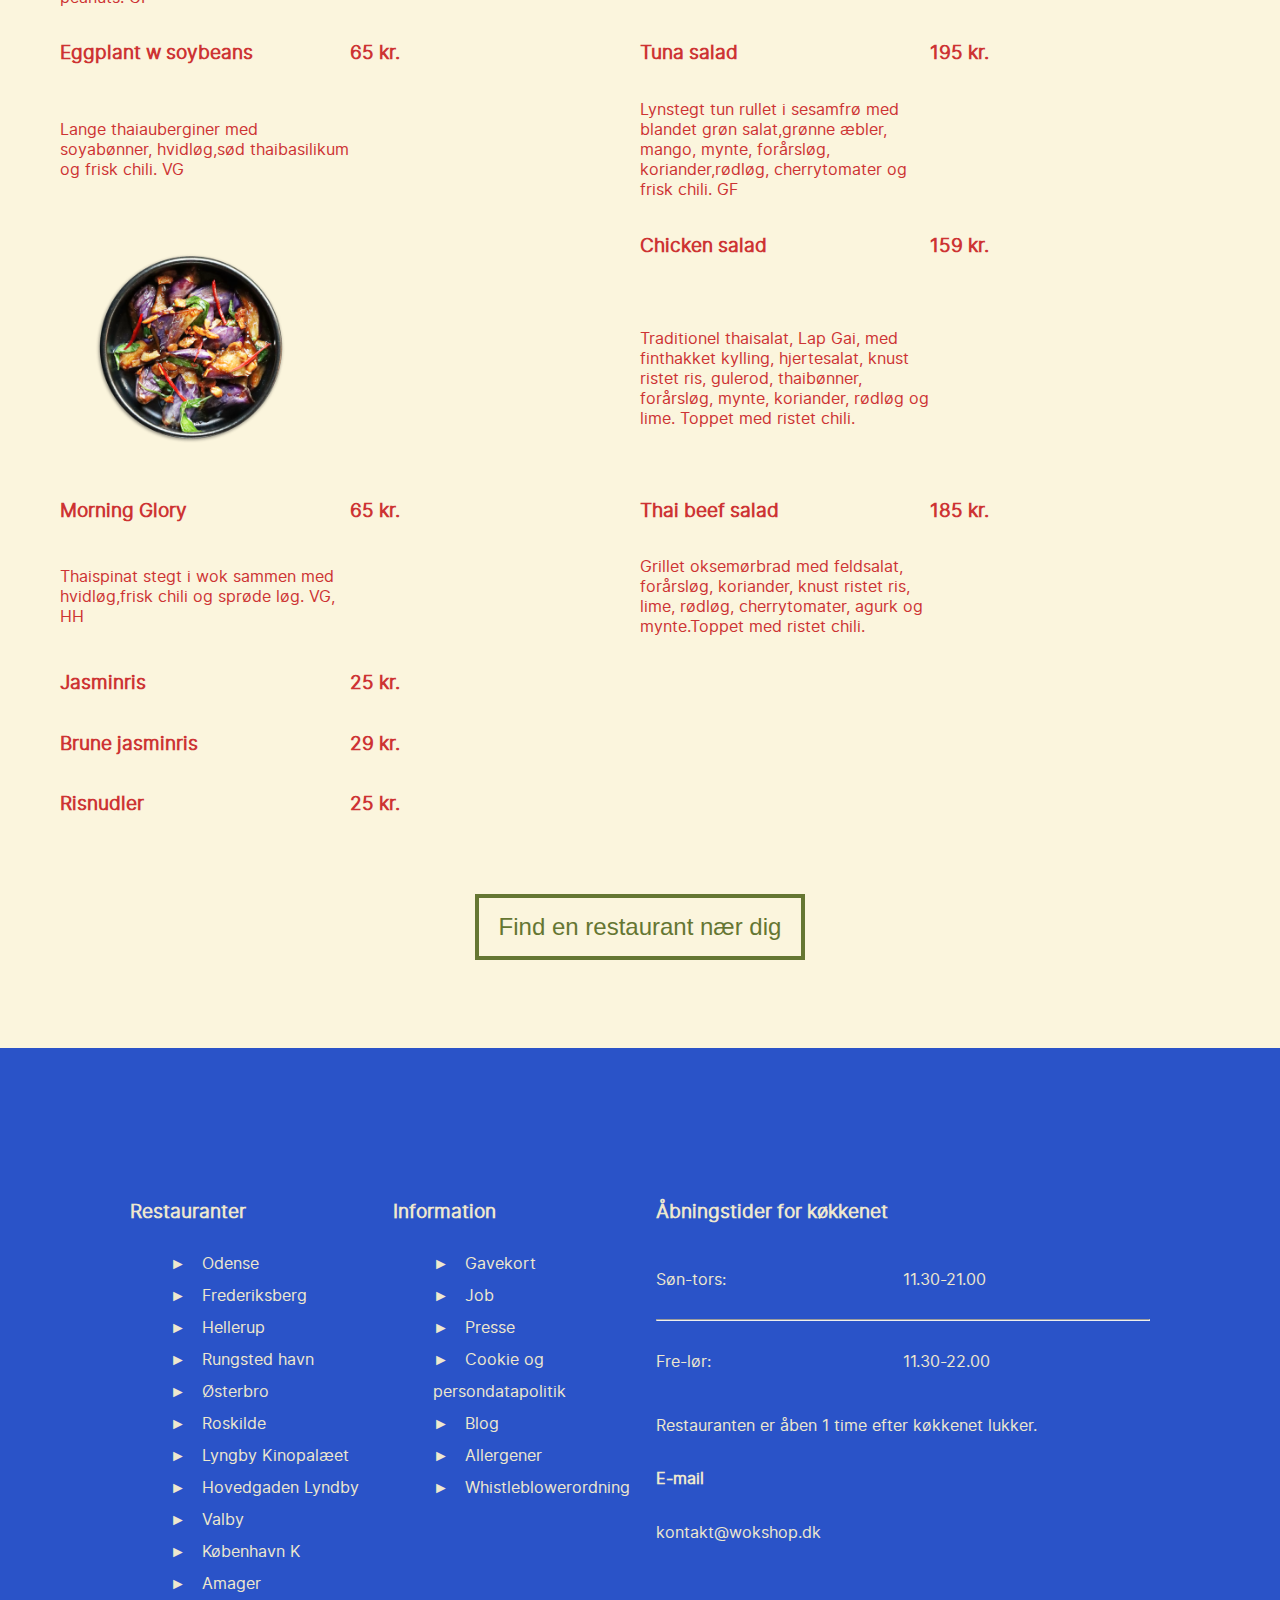
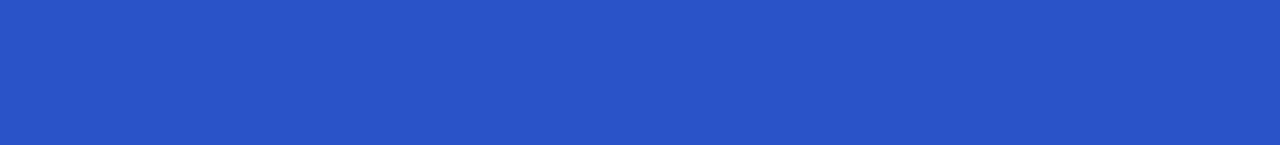
==== commit 29be1678: "Takeaway items added + menu cleanup" ====
--- a/menu.html
+++ b/menu.html
@@ -15,7 +15,7 @@
     <header>
       <nav>
         <div id="logo">
-          <a href="index.html"
+          <a href="/"
             ><img src="img/WokshopLogo.svg" alt="Wokshop Logo"
           /></a>
         </div>
@@ -35,12 +35,12 @@
         <h1>Menu</h1>
         <h3>Menuen serveres i vores restauranter</h3>
         <div class="grid_1-1-1-1">
-          <button>Drikkevarer</button>
-          <button>English menu</button>
+          <button class="secondary-btn">Drikkevarer</button>
+          <button class="secondary-btn">English menu</button>
           <p></p>
           <p></p>
-          <button>Christmas thai tasting</button>
-          <button>Nytårsmenu</button>
+          <button class="secondary-btn">Christmas thai tasting</button>
+          <button class="secondary-btn">Nytårsmenu</button>
         </div>
         <div>
           <p>&NonBreakingSpace;</p>
@@ -262,7 +262,7 @@
       </section>
       <article>
         <a href="restaurant.html">
-          <button class="size">Find en restaurant nær dig</button>
+          <button class="secondary-btn size">Find en restaurant nær dig</button>
         </a>
       </article>
       <p>&NonBreakingSpace;</p>
--- a/css/general.css
+++ b/css/general.css
@@ -112,3 +112,47 @@
   float: left;
   width: 2em;
 }
+
+/* Buttons*/
+.primary-btn {
+  background-color: #657632;
+  border: 3px solid #657632;
+  color: #fbf5dd;
+  font-size: medium;
+  padding: 15px 20px;
+  cursor: pointer;
+}
+
+.primary-btn:hover {
+  background-color: #fbf5dd;
+  color: #657632;
+}
+
+.secondary-btn {
+  background-color: #fbf5dd;
+  border: 3px solid #657632;
+  color: #657632;
+  font-size: medium;
+  padding: 15px 20px;
+  cursor: pointer;
+}
+
+.secondary-btn:hover,
+.secondary-btn.active{
+  background-color: #657632;
+  color: #fbf5dd;
+}
+
+.alternitive-btn {
+  background-color: #fff0;
+  border: 3px solid #eee8ce;
+  color: #eee8ce;
+  font-size: medium;
+  padding: 15px 20px;
+  cursor: pointer;
+}
+
+.alternitive-btn:hover {
+  border-color: #fff;
+  color: #fff;
+}
--- a/css/menu.css
+++ b/css/menu.css
@@ -23,7 +23,9 @@
         grid-template-columns: 1fr 1fr 2fr;
         gap: 1em;
     }
+}
 
+@media (min-width: 660px) {
     .grid_1-1 {
         display: grid;
         grid-template-columns: 1fr 1fr;
@@ -35,22 +37,6 @@
         grid-template-columns: 1fr 1fr 1fr 1fr;
         gap: 1em;
     }
-}
-
-/* Styling */
-
-button {
-    background-color: #FBF5DD;
-    border-color: #657632;
-    border-width: 3px;
-    color: #657632;
-    font-size: medium;
-    padding: 20px;
-}
-
-button:hover {
-    background-color: #657632;
-    color: #FBF5DD;
 }
 
 h1 {
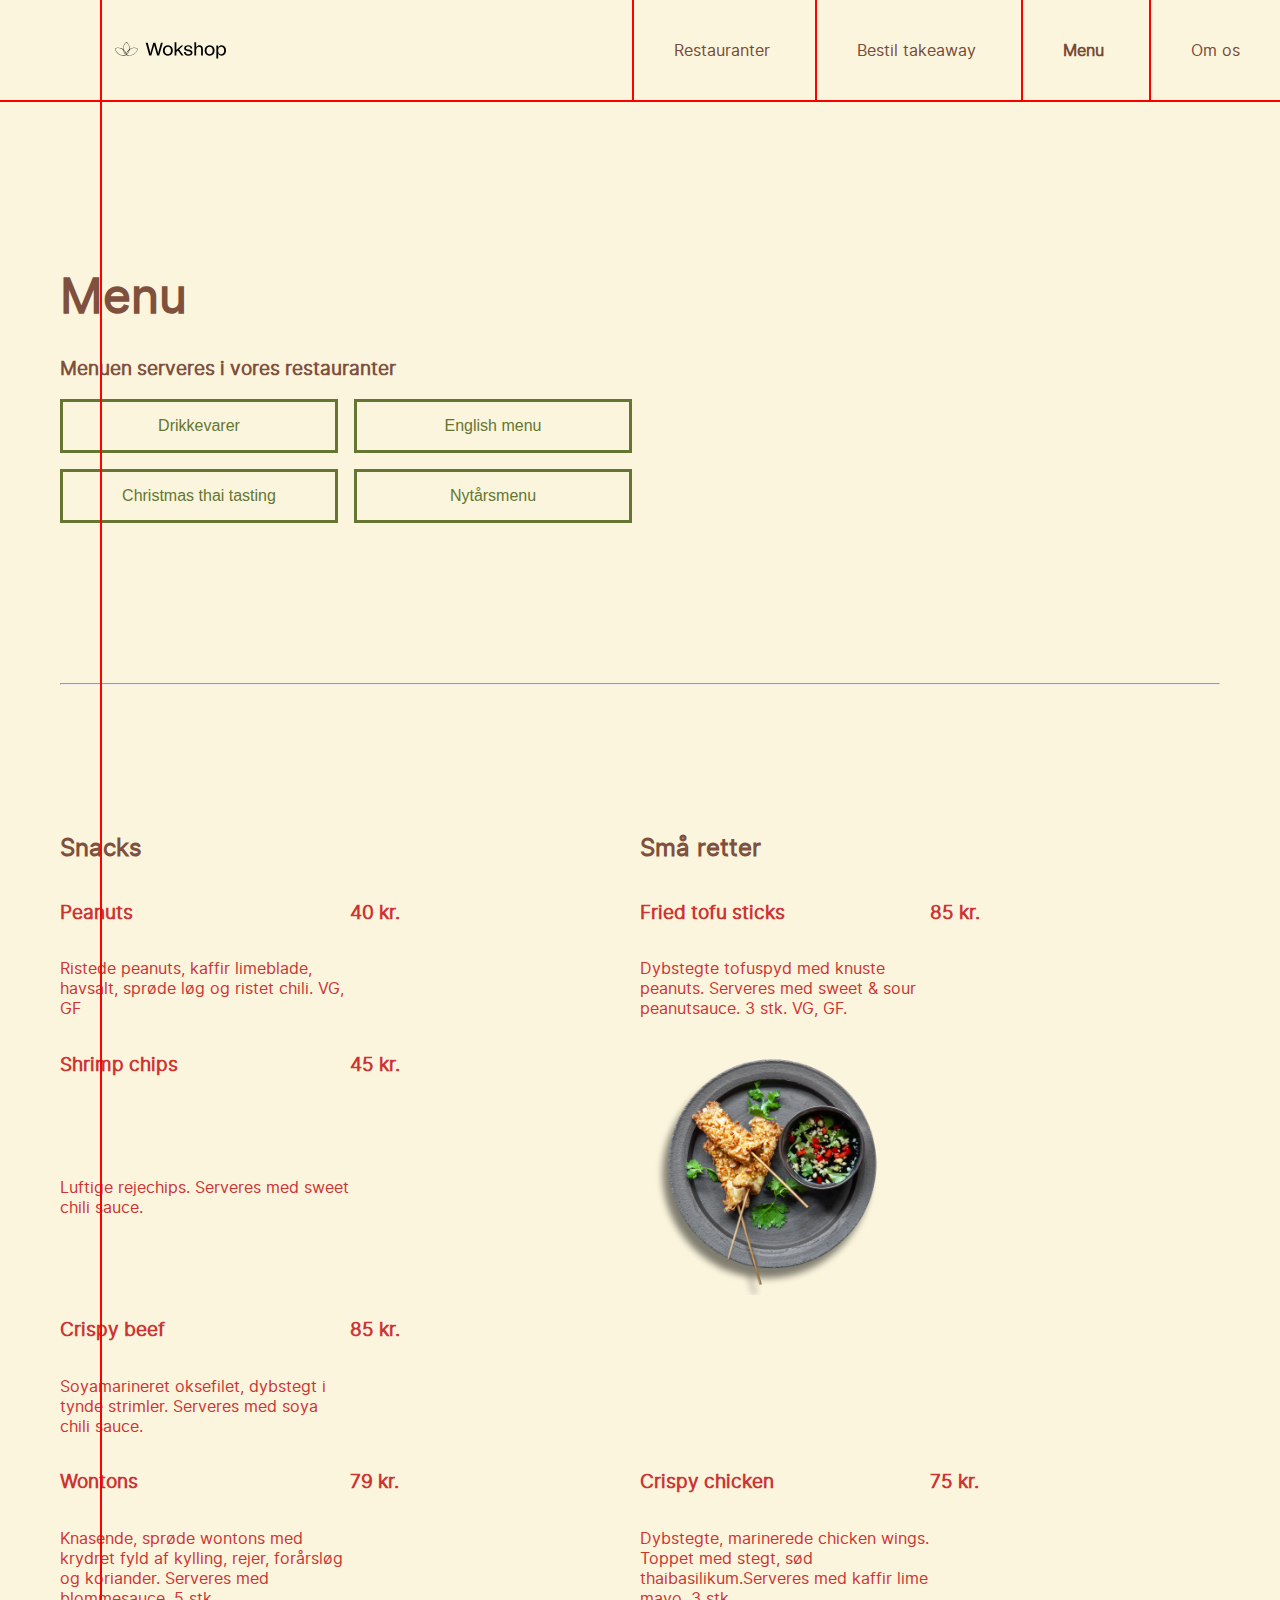
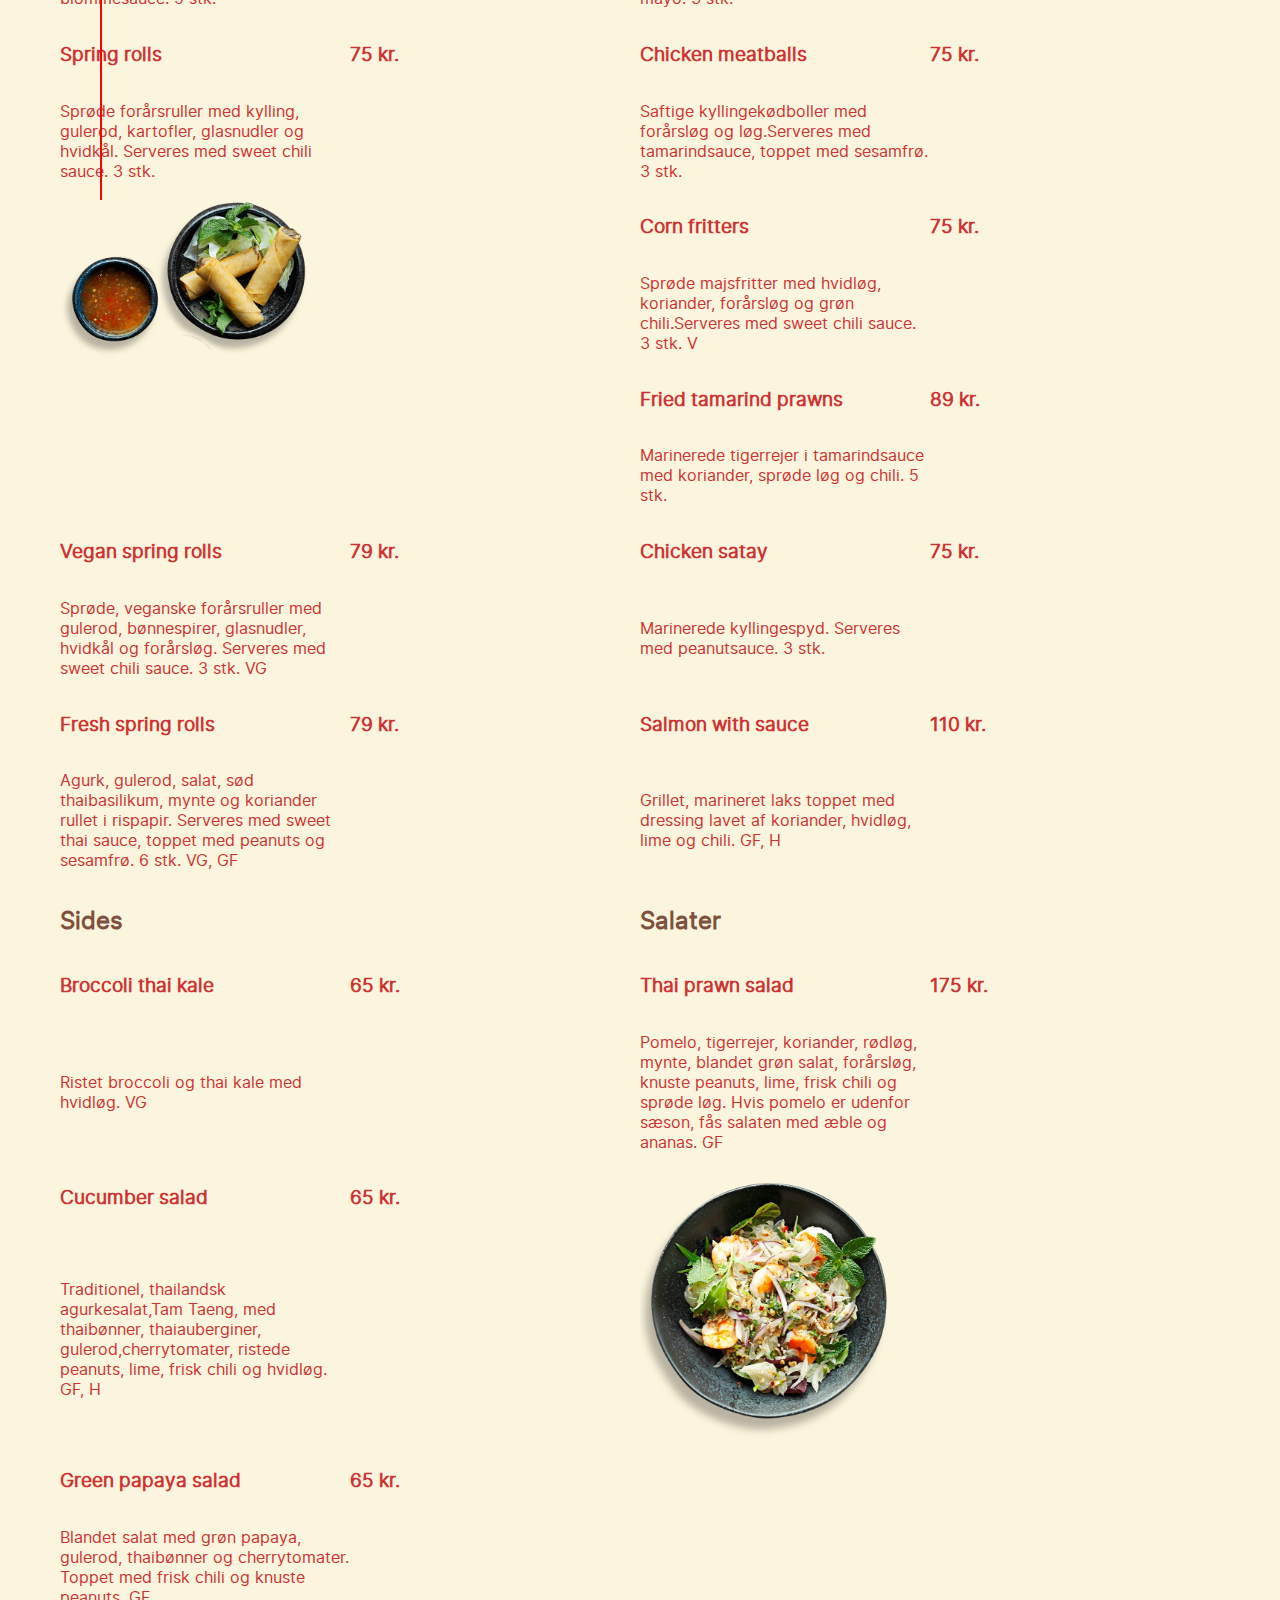
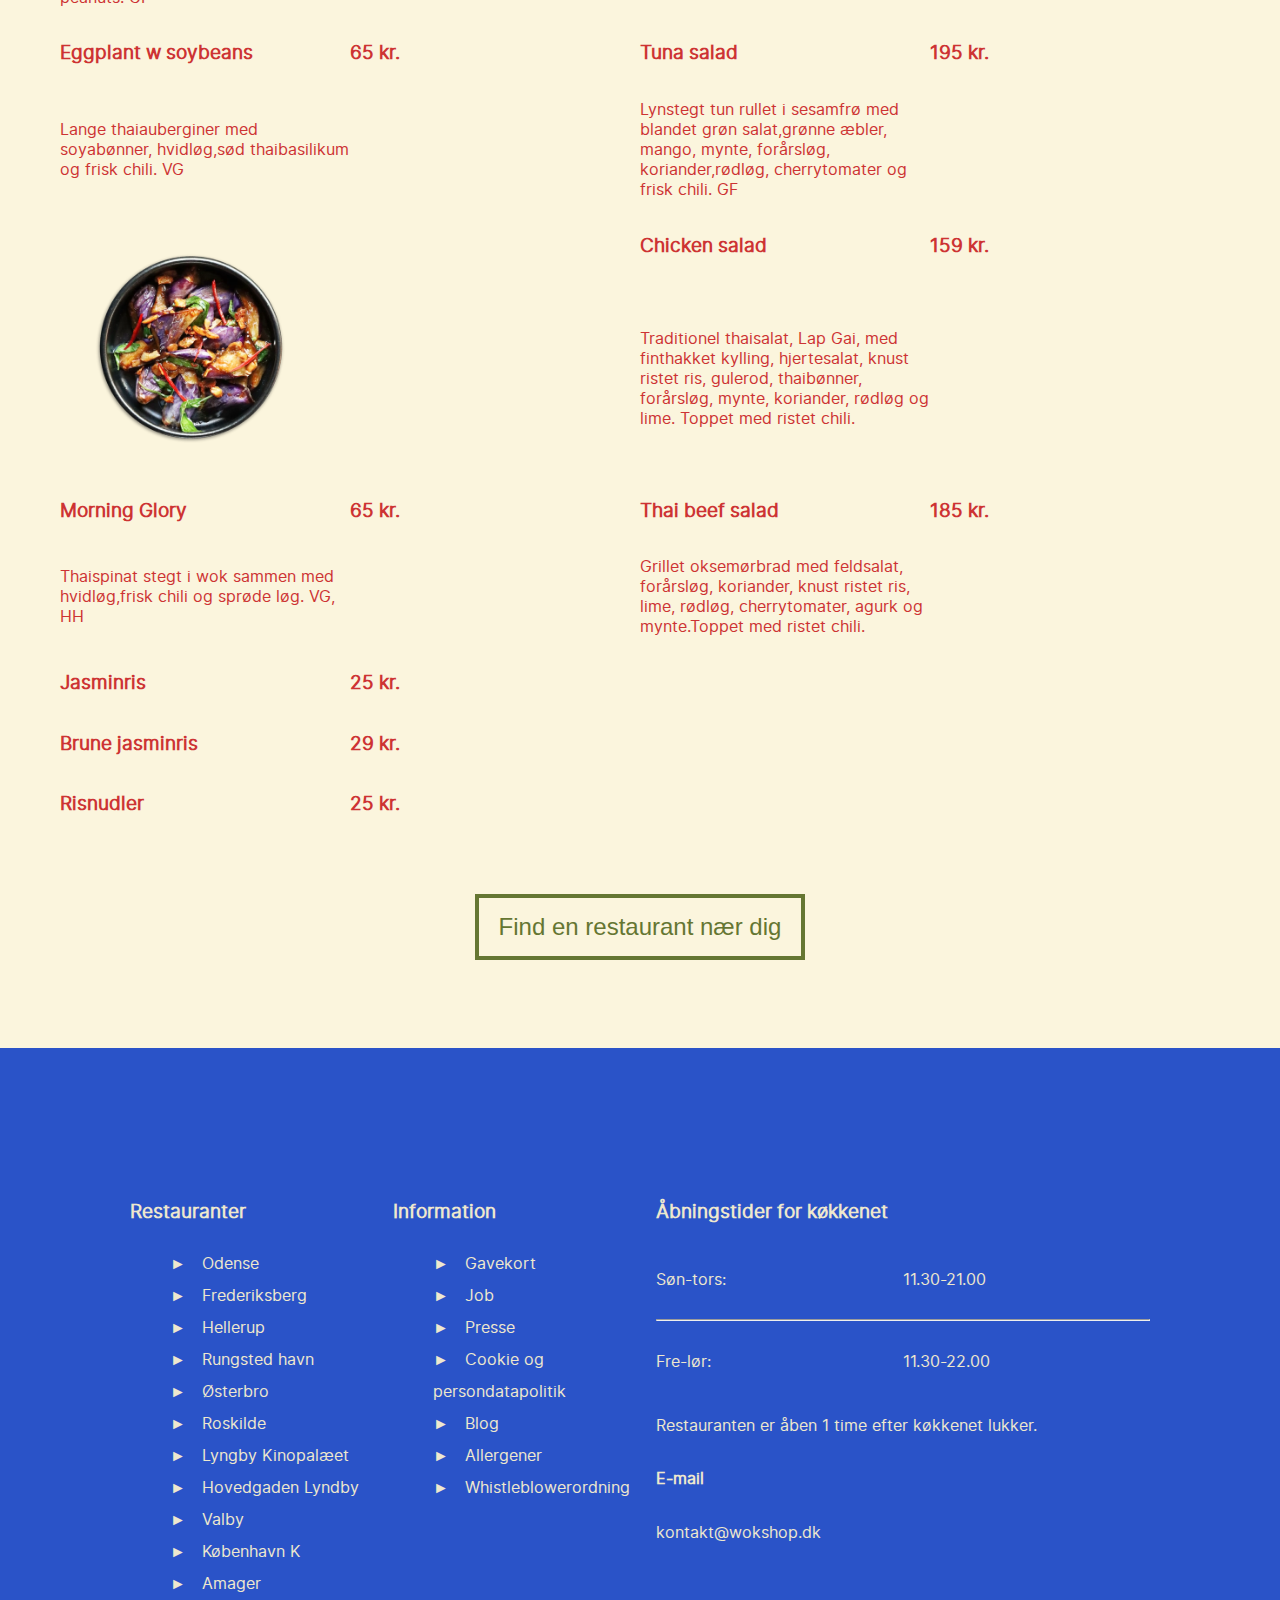
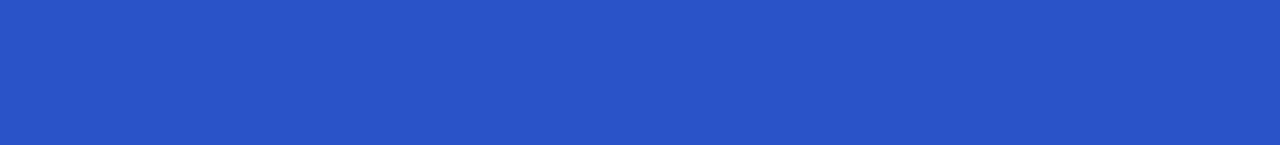
==== commit 2182ac01: "webp img i menu-siden" ====
--- a/menu.html
+++ b/menu.html
@@ -15,14 +15,14 @@
     <header>
       <nav>
         <div id="logo">
-          <a href="/"
-            ><img src="img/WokshopLogo.svg" alt="Wokshop Logo"
-          /></a>
+          <a href="/"><img src="img/WokshopLogo.svg" alt="Wokshop Logo" /></a>
         </div>
         <ul id="nav_list">
           <li><a href="restaurant.html">Restauranter</a></li>
           <li><a href="takeaway.html">Bestil takeaway</a></li>
-          <li><a href="menu.html"><strong>Menu</strong></a></li>
+          <li>
+            <a href="menu.html"><strong>Menu</strong></a>
+          </li>
           <li><a href="om_os.html">Om os</a></li>
         </ul>
       </nav>
@@ -75,7 +75,7 @@
           <p>Luftige rejechips. Serveres med sweet chili sauce.</p>
         </div>
         <div>
-          <img src="img/menu/Fried_Tofu-Sticks.png" alt="" />
+          <img src="img/menu/Fried_Tofu-Sticks.webp" alt="" />
         </div>
         <div class="grid_1-1">
           <h3>Crispy beef</h3>
@@ -118,7 +118,7 @@
             tamarindsauce, toppet med sesamfrø. 3 stk.
           </p>
         </div>
-        <div><img src="img/menu/ruller.avif" alt="" /></div>
+        <div><img src="img/menu/ruller.webp" alt="" /></div>
         <div class="grid_1-1">
           <h3>Corn fritters</h3>
           <h3>75 kr.</h3>
@@ -191,7 +191,7 @@
             chili og hvidløg. GF, H
           </p>
         </div>
-        <div><img src="img/menu/salad.avif" alt="" /></div>
+        <div><img src="img/menu/salad.webp" alt="" /></div>
         <div class="grid_1-1">
           <h3>Green papaya salad</h3>
           <h3>65 kr.</h3>
@@ -218,7 +218,7 @@
             chili. GF
           </p>
         </div>
-        <div><img src="img/menu/Grilled_Eggplants.avif" alt="" /></div>
+        <div><img src="img/menu/Grilled_Eggplants.webp" alt="" /></div>
         <div class="grid_1-1">
           <h3>Chicken salad</h3>
           <h3>159 kr.</h3>
--- a/css/general.css
+++ b/css/general.css
@@ -76,6 +76,7 @@
   #nav_list li {
     display: block;
   }
+
   #nav_list li a {
     line-height: 20px;
   }
@@ -83,6 +84,7 @@
   #logo {
     display: none;
   }
+
   #separator {
     display: none;
   }
@@ -138,7 +140,7 @@
 }
 
 .secondary-btn:hover,
-.secondary-btn.active{
+.secondary-btn.active {
   background-color: #657632;
   color: #fbf5dd;
 }
@@ -153,6 +155,6 @@
 }
 
 .alternitive-btn:hover {
-  border-color: #fff;
-  color: #fff;
-}
+  border-color: #657632;
+  color: #657632;
+}--- a/css/menu.css
+++ b/css/menu.css
@@ -23,9 +23,7 @@
         grid-template-columns: 1fr 1fr 2fr;
         gap: 1em;
     }
-}
 
-@media (min-width: 660px) {
     .grid_1-1 {
         display: grid;
         grid-template-columns: 1fr 1fr;
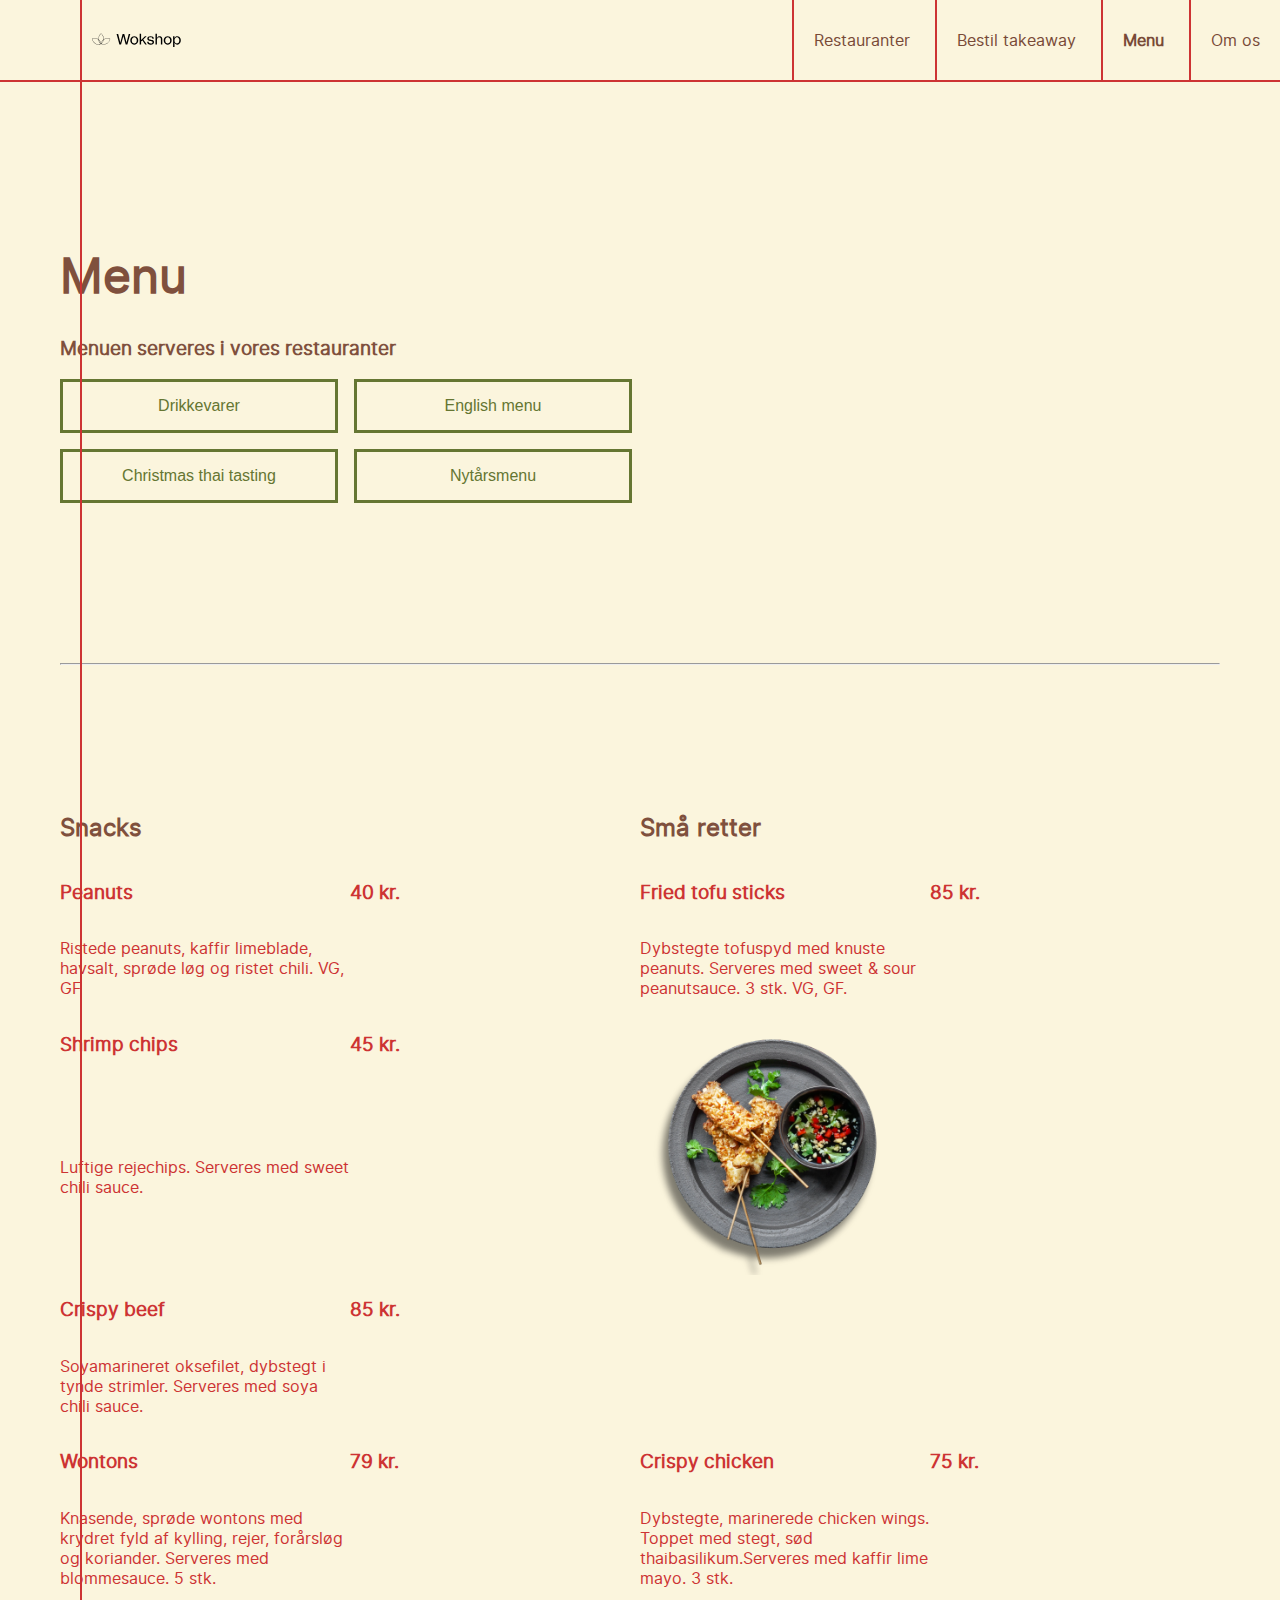
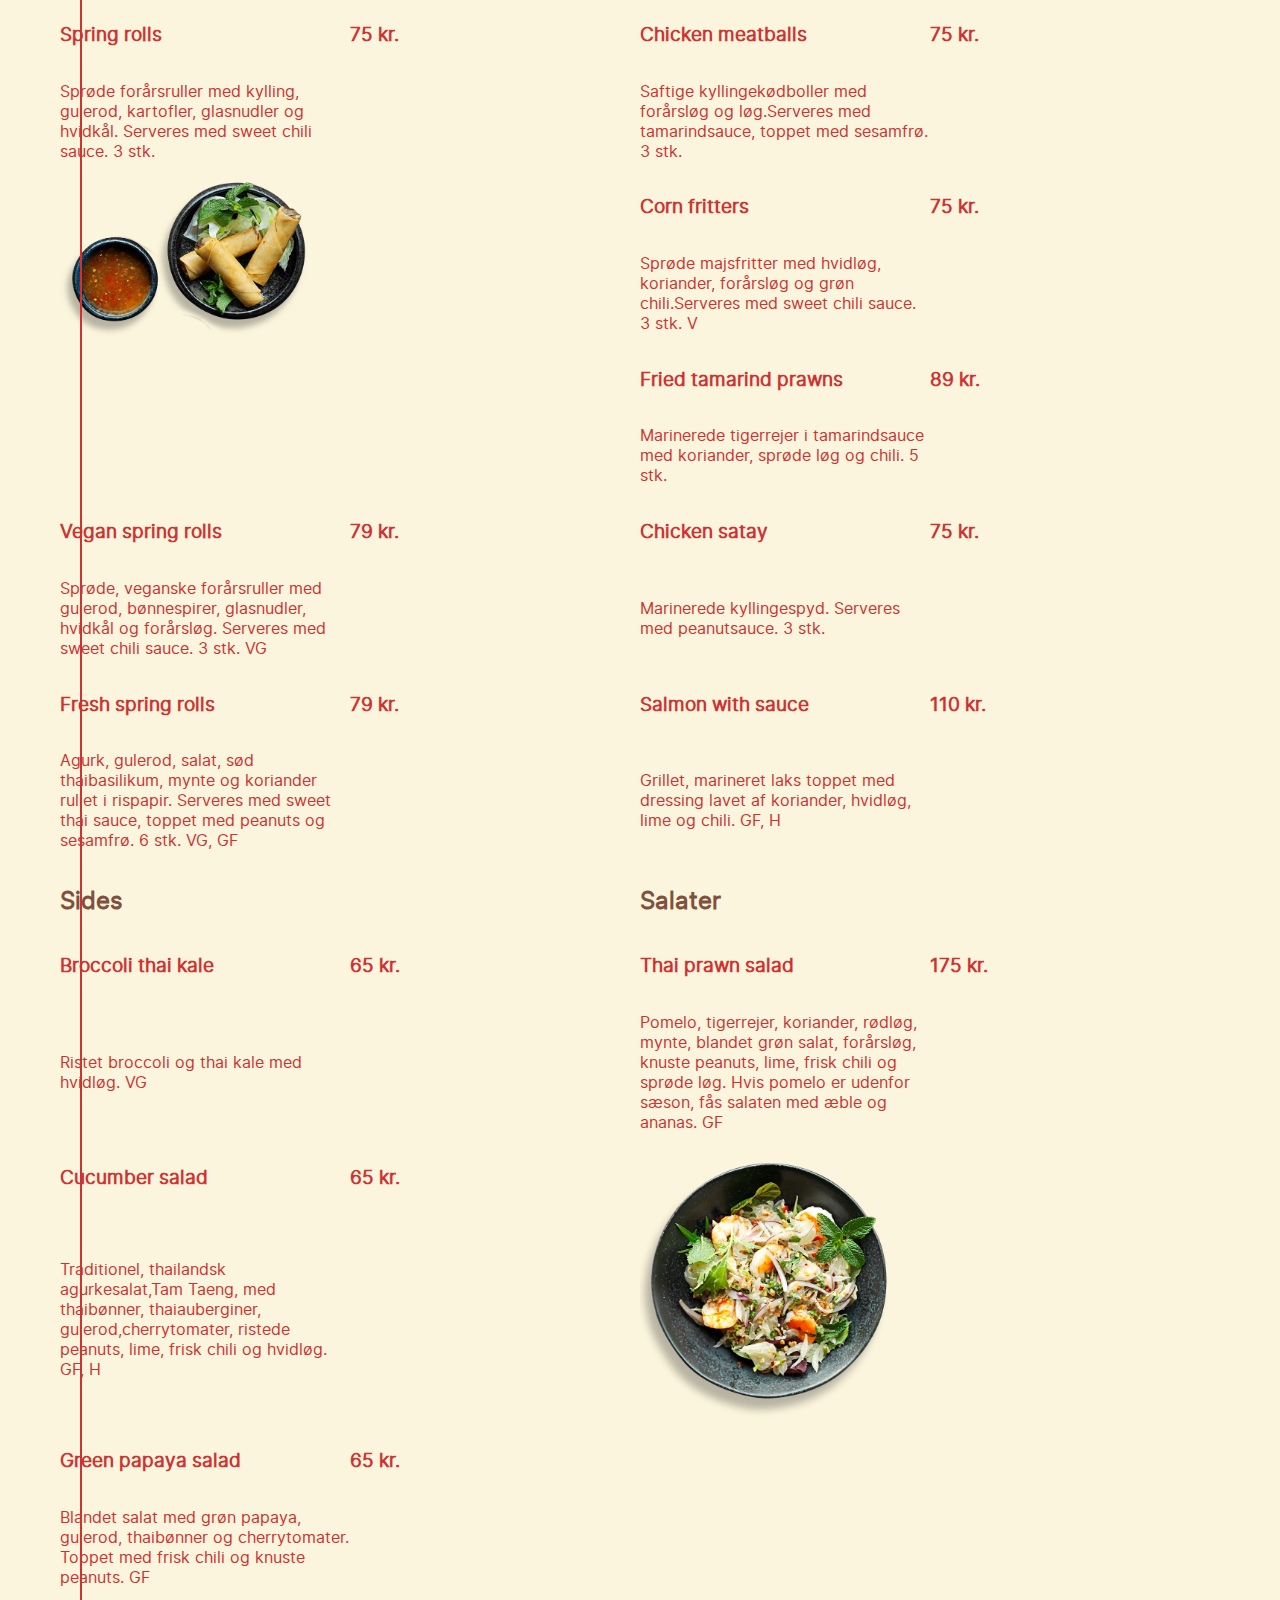
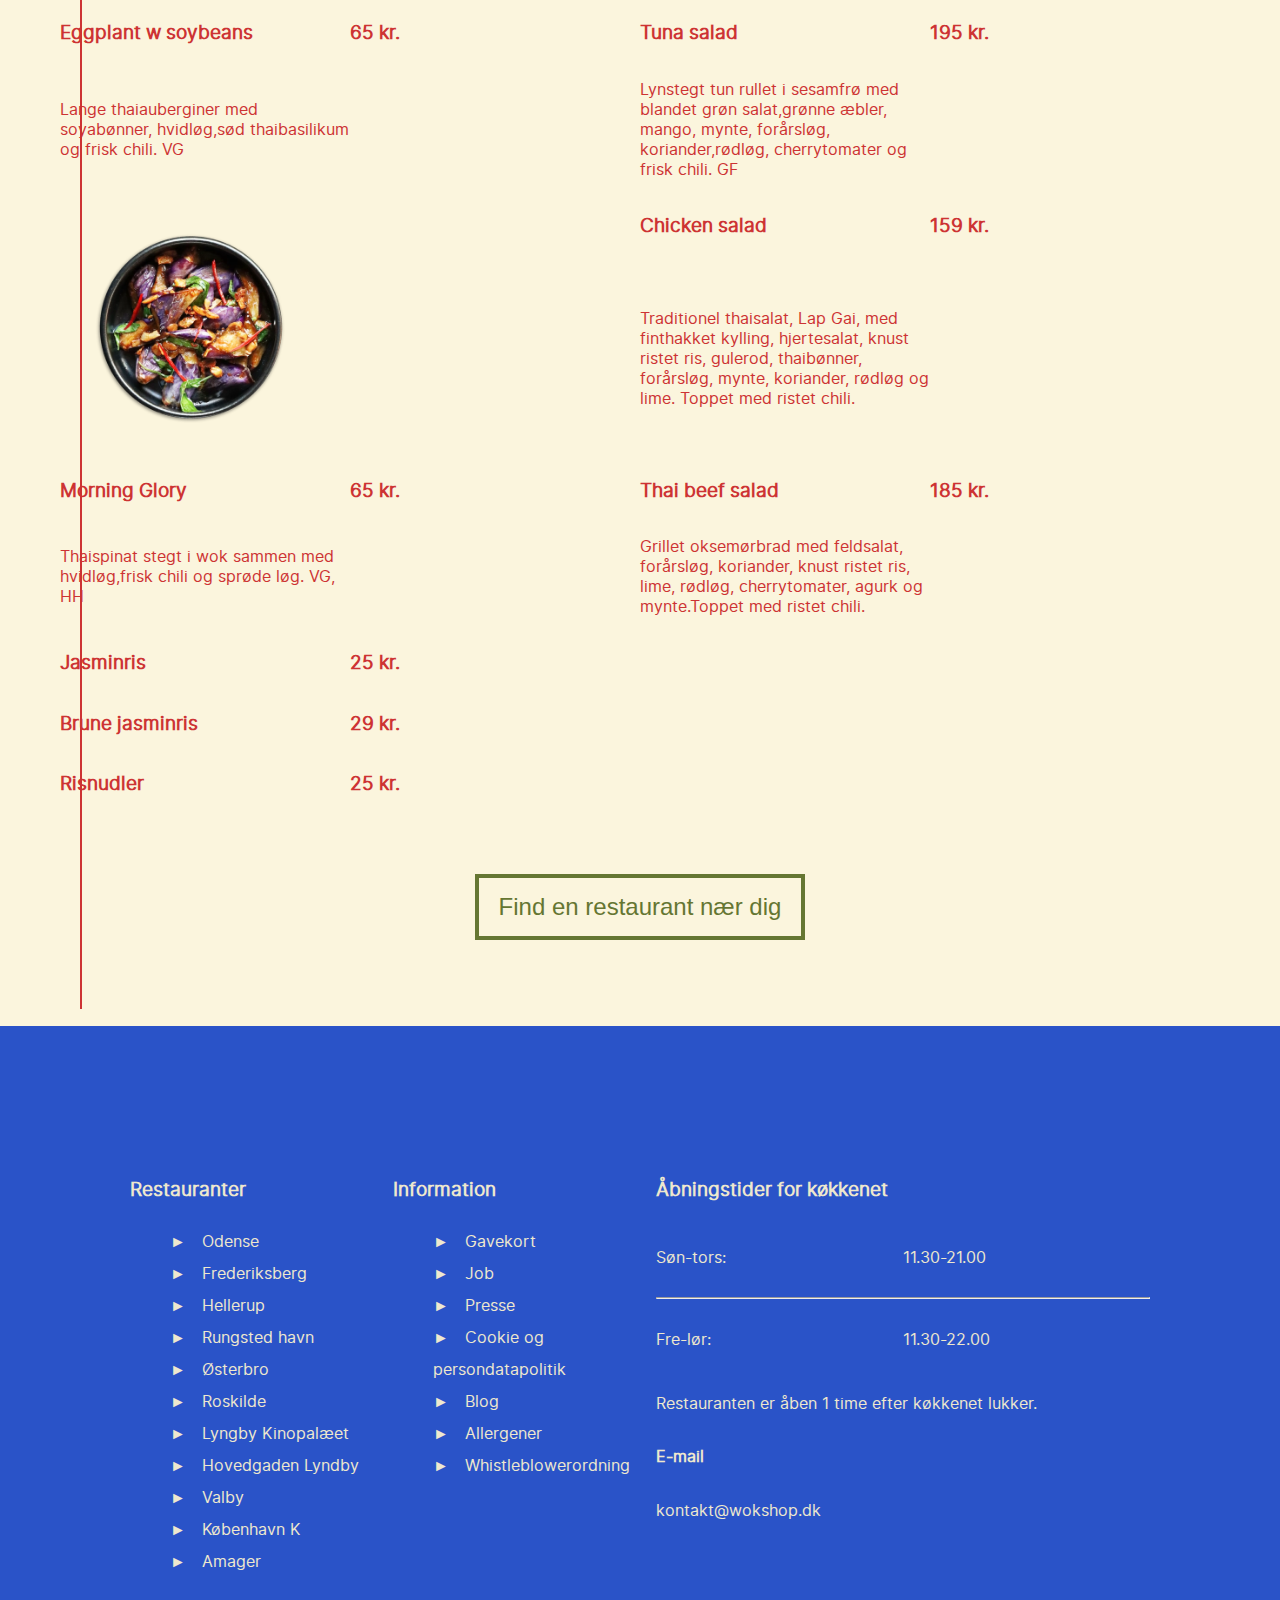
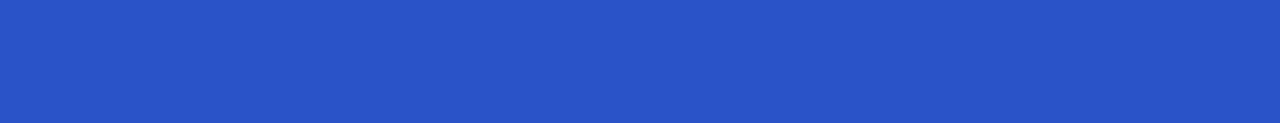
==== commit 7d56a758: "Now separator on all pages with its own script" ====
--- a/menu.html
+++ b/menu.html
@@ -26,9 +26,9 @@
           <li><a href="om_os.html">Om os</a></li>
         </ul>
       </nav>
+    </header>
+    <main id="main-content">
       <div id="separator"></div>
-    </header>
-    <main>
       <section>
         <p>&NonBreakingSpace;</p>
         <p>&NonBreakingSpace;</p>
@@ -317,5 +317,6 @@
         </div>
       </section>
     </footer>
+    <script src="js/separator.js"></script>
   </body>
 </html>
--- a/css/general.css
+++ b/css/general.css
@@ -11,27 +11,44 @@
   padding: 0;
 }
 
-/* Header styling*/
+#main-content {
+  margin-bottom: -2px;
+}
+
 #separator {
   position: absolute;
-  left: 100px;
+  left: 80px;
   top: 0;
-  height: 200vh;
+  height: 100%;
   width: 2px;
-  background: red;
+  background: #CD3333;
   pointer-events: none;
 }
 
+@media screen and (max-width: 1000px) {
+  #separator {
+    left: 40px;
+  }
+}
+@media screen and (max-width: 700px) {
+  #separator {
+    display: none;
+  }
+}
+
+
+/* Header styling*/
+
 header {
   overflow: hidden;
-  height: 100px;
-  border-bottom: 2px solid red;
+  height: 80px;
+  border-bottom: 2px solid #CD3333;
 }
 
 #logo {
   float: left;
-  height: 100px;
-  margin: 0 0 0 100px;
+  height: 80px;
+  margin: 0 0 0 80px;
 }
 
 #logo img {
@@ -51,7 +68,7 @@
 #nav_list li {
   display: inline-block;
   height: 100%;
-  border-left: 2px solid red;
+  border-left: 2px solid #CD3333;
 }
 
 #nav_list li a:hover {
@@ -60,8 +77,8 @@
 
 #nav_list li a {
   text-decoration: none;
-  padding: 10px 40px;
-  line-height: 80px;
+  padding: 10px 20px;
+  line-height: 60px;
   color: #784a37;
   display: block;
   height: 100%;
@@ -92,7 +109,7 @@
   header {
     overflow: show;
     height: 160px;
-    border-bottom: 2px solid red;
+    border-bottom: 2px solid #CD3333;
   }
 }
 
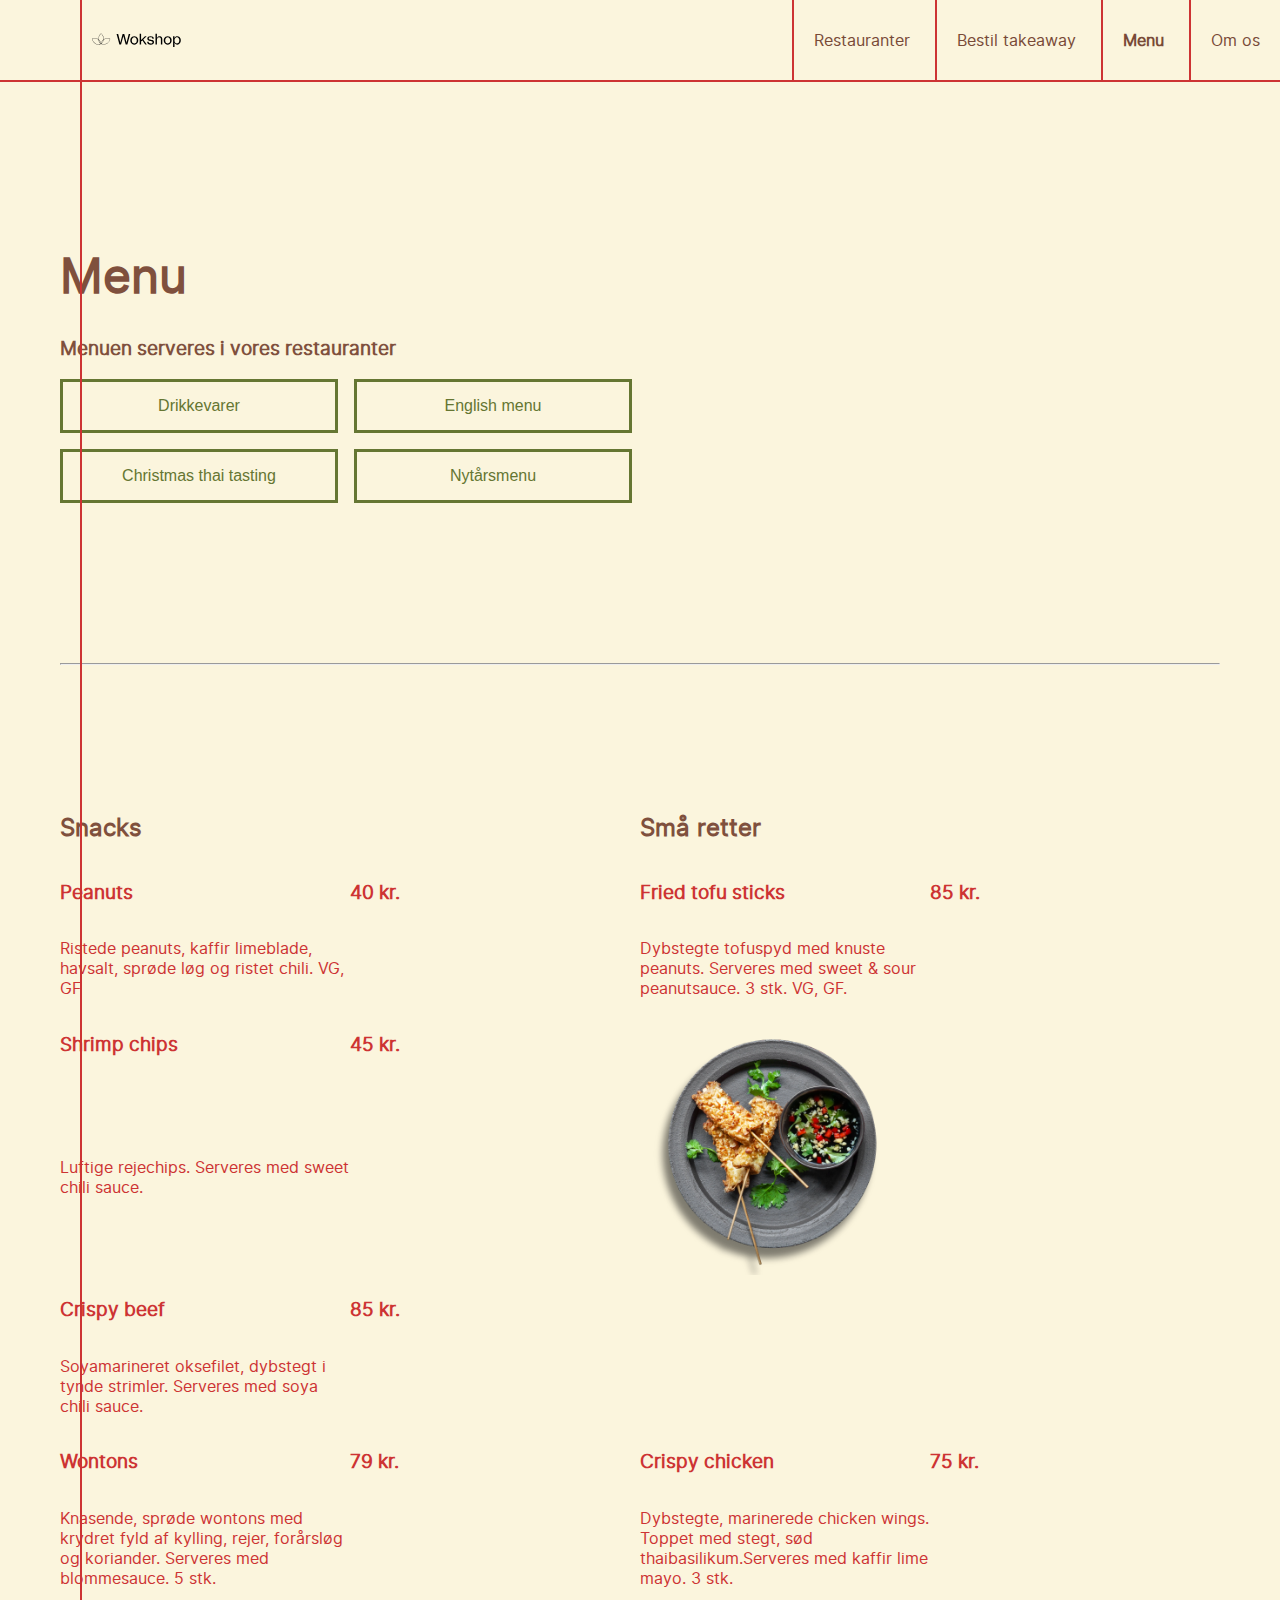
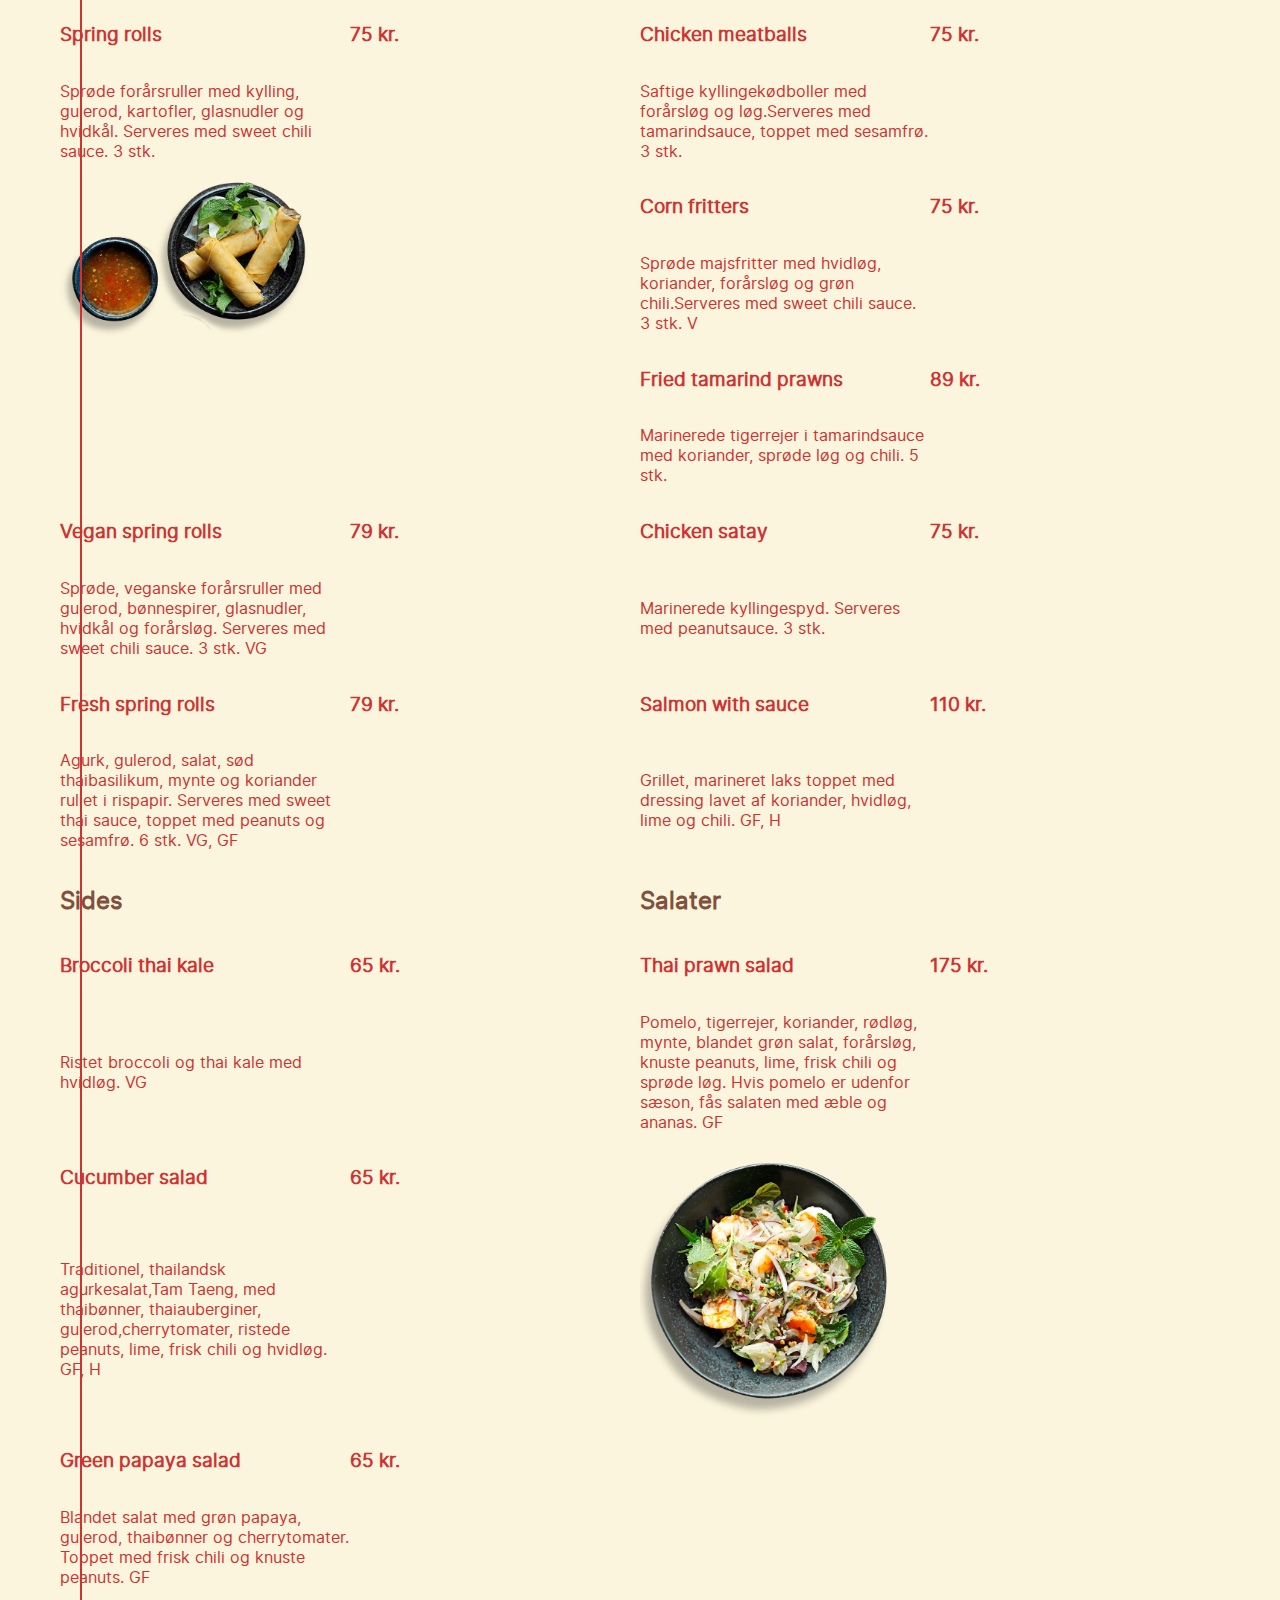
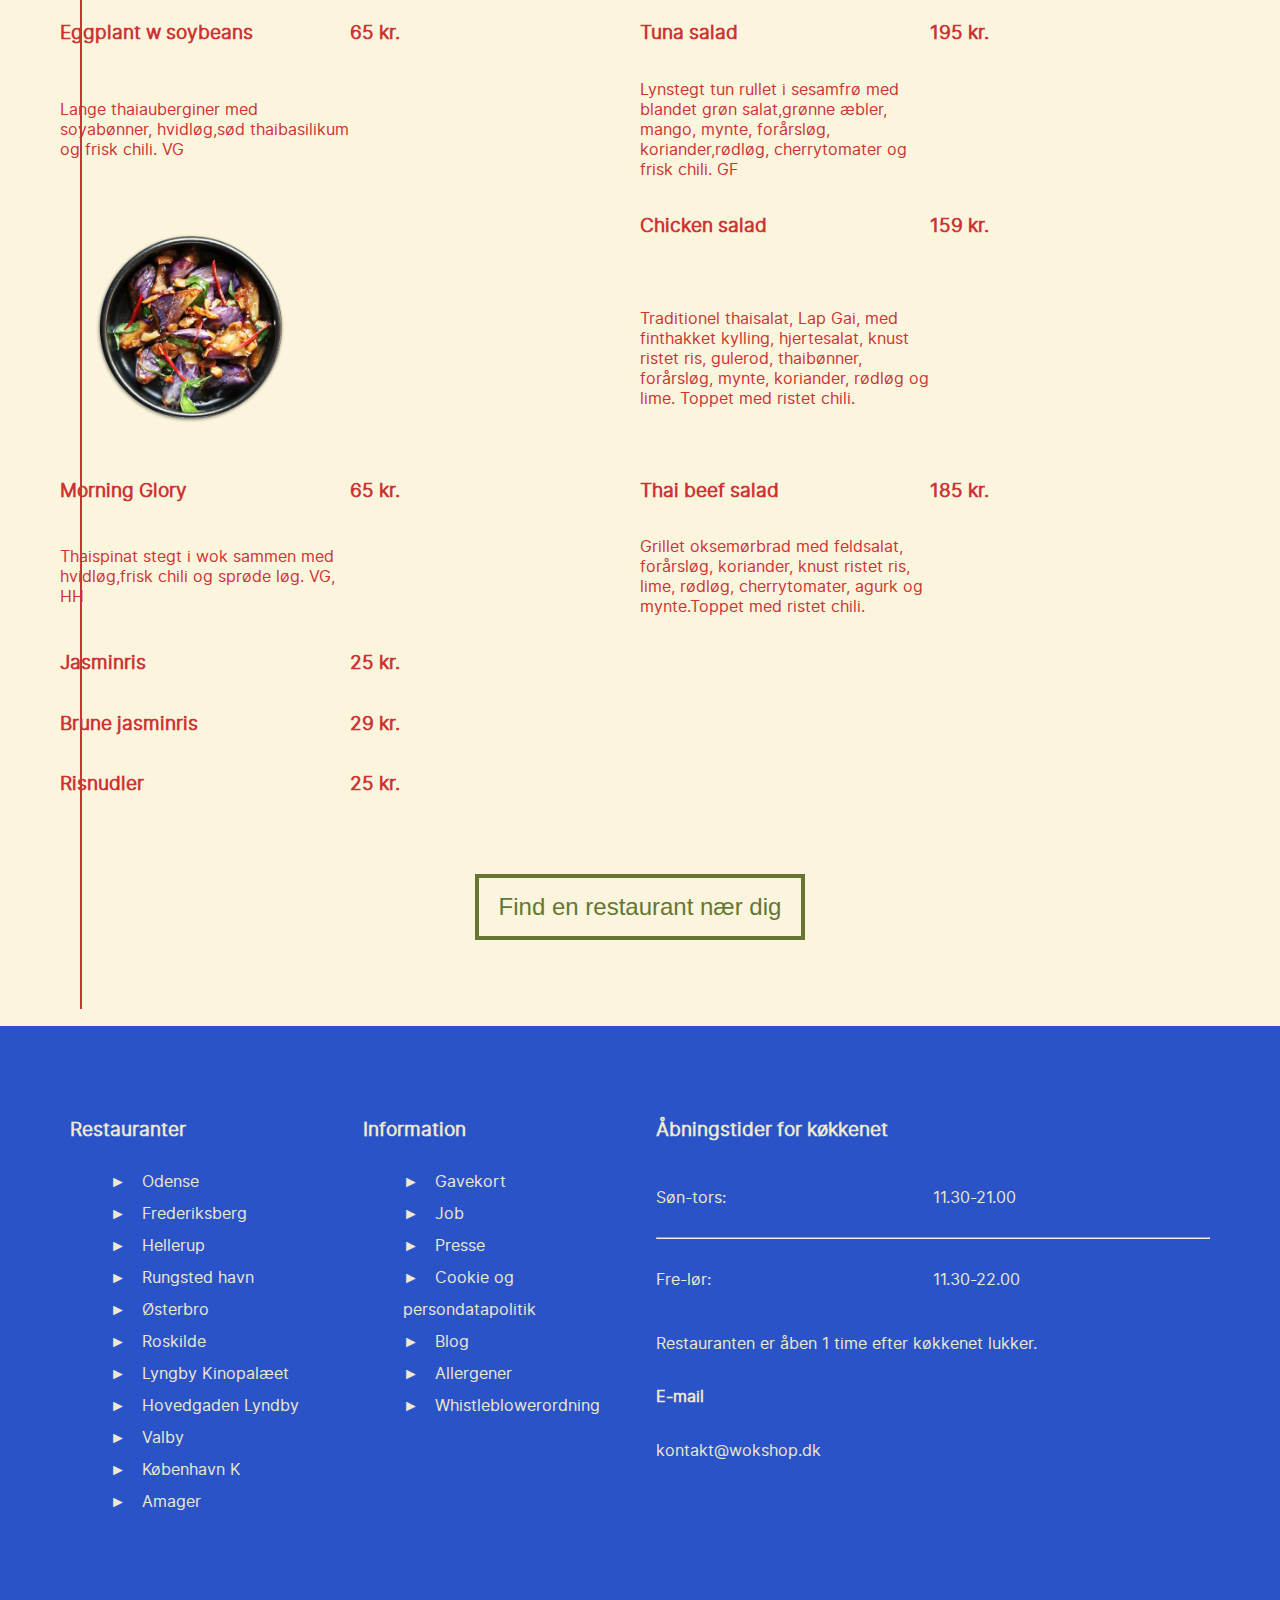
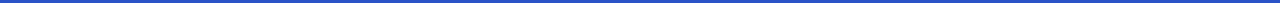
==== commit 8ea62966: "Burger menu added + js script + landingpage style" ====
--- a/menu.html
+++ b/menu.html
@@ -13,11 +13,11 @@
   </head>
   <body>
     <header>
+      <div id="logo">
+        <a href="/"><img src="img/WokshopLogo.svg" alt="Wokshop Logo" /></a>
+      </div>
       <nav>
-        <div id="logo">
-          <a href="/"><img src="img/WokshopLogo.svg" alt="Wokshop Logo" /></a>
-        </div>
-        <ul id="nav_list">
+        <ul class="menu" id="nav_list">
           <li><a href="restaurant.html">Restauranter</a></li>
           <li><a href="takeaway.html">Bestil takeaway</a></li>
           <li>
@@ -25,6 +25,11 @@
           </li>
           <li><a href="om_os.html">Om os</a></li>
         </ul>
+        <div class="burger">
+          <div class="line"></div>
+          <div class="line"></div>
+          <div class="line"></div>
+        </div>
       </nav>
     </header>
     <main id="main-content">
--- a/css/general.css
+++ b/css/general.css
@@ -11,6 +11,7 @@
   padding: 0;
 }
 
+/* Separator styling*/
 #main-content {
   margin-bottom: -2px;
 }
@@ -21,7 +22,7 @@
   top: 0;
   height: 100%;
   width: 2px;
-  background: #CD3333;
+  background: #cd3333;
   pointer-events: none;
 }
 
@@ -36,80 +37,162 @@
   }
 }
 
-
-/* Header styling*/
-
-header {
-  overflow: hidden;
-  height: 80px;
-  border-bottom: 2px solid #CD3333;
-}
-
-#logo {
-  float: left;
-  height: 80px;
-  margin: 0 0 0 80px;
-}
-
-#logo img {
-  object-fit: contain;
-  height: 100%;
-  width: auto;
-}
-
-#nav_list {
-  list-style: none;
-  margin: 0;
-  padding: 0;
-  text-align: right;
-  height: 100%;
-}
-
-#nav_list li {
-  display: inline-block;
-  height: 100%;
-  border-left: 2px solid #CD3333;
-}
-
-#nav_list li a:hover {
-  font-weight: bold;
-}
-
-#nav_list li a {
-  text-decoration: none;
-  padding: 10px 20px;
-  line-height: 60px;
-  color: #784a37;
-  display: block;
-  height: 100%;
-  box-sizing: border-box;
-}
-
-@media (max-width: 700px) {
+/* Header styling */
+/* Line menu */
+@media screen and (min-width: 850px) {
+  header {
+    overflow: hidden;
+    height: 80px;
+    border-bottom: 2px solid #cd3333;
+  }
+
+  #logo {
+    float: left;
+    height: 80px;
+    margin: 0 0 0 80px;
+  }
+
+  #logo img {
+    object-fit: contain;
+    height: 100%;
+    width: auto;
+  }
+
   #nav_list {
-    text-align: center;
+    list-style: none;
+    margin: 0;
+    padding: 0;
+    text-align: right;
+    height: 100%;
   }
 
   #nav_list li {
-    display: block;
+    display: inline-block;
+    height: 100%;
+    border-left: 2px solid #cd3333;
+  }
+
+  #nav_list li a:hover {
+    font-weight: bold;
   }
 
   #nav_list li a {
-    line-height: 20px;
+    text-decoration: none;
+    padding: 10px 20px;
+    line-height: 60px;
+    color: #784a37;
+    display: block;
+    height: 100%;
+    box-sizing: border-box;
+  }
+}
+
+/* Bruger menu */
+.burger {
+  width: 30px;
+  height: 20px;
+  cursor: pointer;
+  position: absolute;
+  top: 25px;
+  right: 35px;
+}
+
+.burger .line {
+  width: 100%;
+  height: 2px;
+  background-color: #333;
+  margin-bottom: 5px;
+  transition: 0.2s linear;
+}
+.burger {
+  display: none;
+}
+@media screen and (max-width: 850px) {
+  nav {
+    display: flex;
+    align-items: center;
+  }
+
+  .menu {
+    display: flex;
+    list-style: none;
+    margin: 0;
+    padding: 0;
+  }
+
+  .menu a {
+    display: block;
+    padding: 10px;
+    color: #333;
+    text-decoration: none;
+    transition: color 0.3s;
+    text-align: end;
+  }
+
+  .menu a:hover {
+    color: #CD3333;
+  }
+
+  .menu {
+    display: none;
+  }
+  .burger {
+    display: block;
+  }
+  .burger.active .line:nth-child(1) {
+    transform: rotate(45deg) translate(5px, 5px);
+    transition: 0.2s linear;
+  }
+
+  .burger.active .line:nth-child(2) {
+    opacity: 0;
+    transition: 0.15s linear;
+  }
+
+  .burger.active .line:nth-child(3) {
+    transform: rotate(-45deg) translate(5px, -5px);
+    transition: 0.2s linear;
+  }
+
+  nav.active .menu {
+    display: block;
+    background-color: #FBF5DD;
+    position: absolute;
+    top: 60px;
+    left: 0;
+    width: 100%;
+    box-shadow: 0 0 10px rgba(0, 0, 0, 0.1);
+    z-index: 1;
+  }
+
+  nav.active .menu li {
+    margin: 10px 20px;
+  }
+
+  nav.active .menu a {
+    font-size: 24px;
+  }
+
+  header {
+    border-bottom: 2px solid #cd3333;
   }
 
   #logo {
-    display: none;
-  }
-
-  #separator {
-    display: none;
-  }
-
-  header {
-    overflow: show;
-    height: 160px;
-    border-bottom: 2px solid #CD3333;
+    height: 70px;
+    display: flex;
+    justify-content: center;
+    align-items: center;
+  }
+
+  #logo img {
+    object-fit: contain;
+    height: 70px;
+    width: auto;
+  }
+}
+@media (max-width: 390px) {
+  #logo {
+    justify-content: start;
   }
 }
 
@@ -130,6 +213,10 @@
   display: block;
   float: left;
   width: 2em;
+}
+
+footer section {
+  padding: 0;
 }
 
 /* Buttons*/
@@ -174,4 +261,4 @@
 .alternitive-btn:hover {
   border-color: #657632;
   color: #657632;
-}+}
